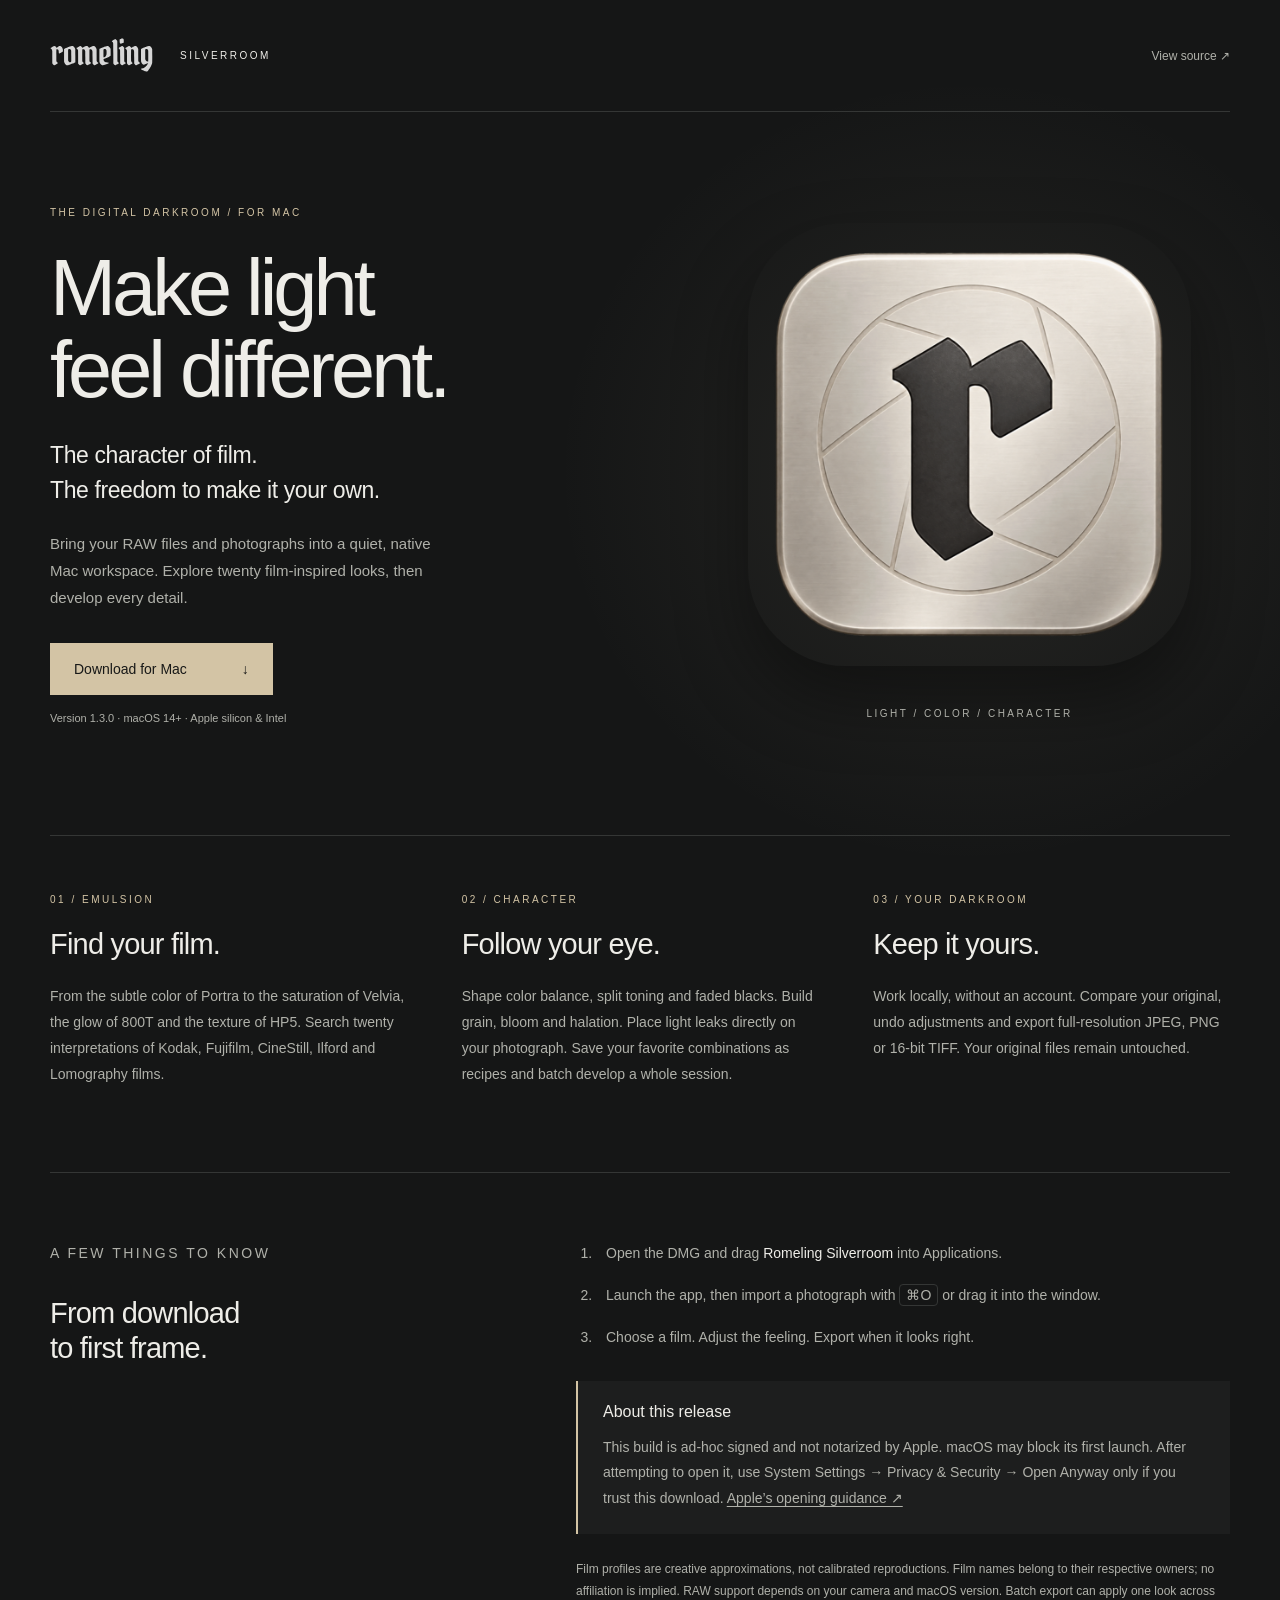
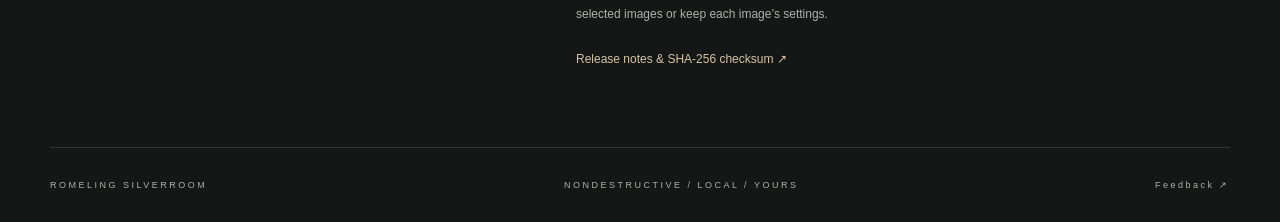
==== docs/index.html @ ee4142ce "Add batch development with recipe selection, progress and cancellation" ====
<!doctype html>
<html lang="en">
<head>
<meta charset="utf-8"><meta name="viewport" content="width=device-width, initial-scale=1">
<title>Romeling Silverroom — A digital darkroom for Mac</title>
<meta name="description" content="Develop a different feeling. A native Mac darkroom with 20 film-inspired profiles, expressive creative controls and local RAW processing.">
<meta name="theme-color" content="#151616">
<link rel="icon" href="assets/icon.png"><link rel="stylesheet" href="style.css">
</head>
<body>
<header class="wrap"><a class="brand" href="#" aria-label="Romeling Silverroom home"><img src="assets/romeling-logo.svg" alt="Romeling"><span>SILVERROOM</span></a><a class="source" href="https://github.com/filipromeling-max/romeling-silverrom">View source <span aria-hidden="true">↗</span></a></header>
<main>
<section class="hero wrap">
<div><p class="eyebrow">THE DIGITAL DARKROOM / FOR MAC</p><h1>Make light<br>feel different.</h1><p class="intro">The character of film.<br>The freedom to make it your own.</p><p class="description">Bring your RAW files and photographs into a quiet, native Mac workspace. Explore twenty film-inspired looks, then develop every detail.</p>
<a class="download" href="https://github.com/filipromeling-max/romeling-silverrom/releases/download/v1.3.0/Romeling-Silverroom-1.3.0-universal.dmg">Download for Mac <span aria-hidden="true">↓</span></a><p class="requirements">Version 1.3.0 · macOS 14+ · Apple silicon &amp; Intel</p></div>
<div class="icon-stage"><div class="halo"></div><img src="assets/icon.png" width="512" height="512" alt="Silverroom’s silver photographic app icon"><span class="icon-caption">LIGHT / COLOR / CHARACTER</span></div>
</section>
<section class="details wrap" aria-label="Features">
<article><p class="eyebrow">01 / EMULSION</p><h2>Find your film.</h2><p>From the subtle color of Portra to the saturation of Velvia, the glow of 800T and the texture of HP5. Search twenty interpretations of Kodak, Fujifilm, CineStill, Ilford and Lomography films.</p></article>
<article><p class="eyebrow">02 / CHARACTER</p><h2>Follow your eye.</h2><p>Shape color balance, split toning and faded blacks. Build grain, bloom and halation. Place light leaks directly on your photograph. Save your favorite combinations as recipes and batch develop a whole session.</p></article>
<article><p class="eyebrow">03 / YOUR DARKROOM</p><h2>Keep it yours.</h2><p>Work locally, without an account. Compare your original, undo adjustments and export full-resolution JPEG, PNG or 16-bit TIFF. Your original files remain untouched.</p></article>
</section>
<section class="install wrap" id="install"><div><p class="eyebrow">A FEW THINGS TO KNOW</p><h2>From download<br>to first frame.</h2></div><div><ol><li>Open the DMG and drag <strong>Romeling Silverroom</strong> into Applications.</li><li>Launch the app, then import a photograph with <kbd>⌘O</kbd> or drag it into the window.</li><li>Choose a film. Adjust the feeling. Export when it looks right.</li></ol><aside><strong>About this release</strong><p>This build is ad-hoc signed and not notarized by Apple. macOS may block its first launch. After attempting to open it, use System Settings → Privacy &amp; Security → Open Anyway only if you trust this download. <a href="https://support.apple.com/en-us/102445">Apple’s opening guidance ↗</a></p></aside><p class="fine">Film profiles are creative approximations, not calibrated reproductions. Film names belong to their respective owners; no affiliation is implied. RAW support depends on your camera and macOS version. Batch export can apply one look across selected images or keep each image’s settings.</p><a class="text-link" href="https://github.com/filipromeling-max/romeling-silverrom/releases/tag/v1.3.0">Release notes &amp; SHA-256 checksum ↗</a></div></section>
</main>
<footer class="wrap"><span>ROMELING SILVERROOM</span><span>NONDESTRUCTIVE / LOCAL / YOURS</span><a href="https://github.com/filipromeling-max/romeling-silverrom/issues">Feedback ↗</a></footer>
</body>
</html>
---- docs/style.css ----
:root{color-scheme:dark;--bg:#151616;--text:#eeede8;--muted:#b0b1aa;--accent:#d3c4a5;--line:#343635}*{box-sizing:border-box}html{scroll-behavior:smooth}body{margin:0;background:var(--bg);color:var(--text);font-family:-apple-system,BlinkMacSystemFont,"Helvetica Neue",sans-serif;-webkit-font-smoothing:antialiased}a{color:inherit;text-decoration:none}a:focus-visible{outline:2px solid var(--accent);outline-offset:7px}.wrap{width:min(1180px,calc(100% - 96px));margin:auto}header{height:112px;display:flex;align-items:center;justify-content:space-between;border-bottom:1px solid var(--line)}.brand{display:flex;align-items:center;gap:25px}.brand img{width:105px;max-height:58px;filter:brightness(0) invert(.84)}.brand span,.eyebrow,.icon-caption,footer{font-size:10px;letter-spacing:2.5px}.source{font-size:12px;color:var(--muted)}.hero{min-height:700px;padding-top:95px;padding-bottom:100px;display:grid;grid-template-columns:1.15fr 1fr;align-items:center;gap:60px}.eyebrow{color:var(--accent);margin:0 0 29px}h1{font-size:clamp(54px,6.2vw,86px);font-weight:300;letter-spacing:-4px;line-height:1.03;margin:0 0 28px}.intro{font-size:23px;font-weight:300;line-height:1.5;letter-spacing:-.4px}.description{font-size:15px;line-height:1.8;max-width:410px;color:var(--muted);margin:22px 0 32px}.download{display:inline-flex;gap:55px;align-items:center;background:var(--accent);color:#171817;padding:18px 24px;font-size:14px;font-weight:500;transition:background .2s}.download:hover{background:#e7d9bc}.requirements{font-size:11px;color:var(--muted);margin-top:17px}.icon-stage{position:relative;display:flex;flex-direction:column;align-items:center;isolation:isolate}.icon-stage img{width:85%;height:auto;border-radius:22%;box-shadow:0 32px 70px #0006}.halo{position:absolute;inset:0;background:radial-gradient(ellipse,#c4baa01a,transparent 70%);transform:scale(1.6);z-index:-1}.icon-caption{color:var(--muted);margin-top:42px}.details{display:grid;grid-template-columns:repeat(3,1fr);gap:55px;border-top:1px solid var(--line);padding-top:58px;padding-bottom:70px}h2{font-size:29px;line-height:1.2;letter-spacing:-.8px;font-weight:300;margin:0 0 22px}.details p:not(.eyebrow),.install li,.install p{font-size:14px;line-height:1.85;color:var(--muted)}.details .eyebrow{margin-bottom:22px}.install{display:grid;grid-template-columns:1fr 1.5fr;gap:90px;padding:68px 0 80px;border-top:1px solid var(--line)}ol{padding-left:20px;margin:0 0 30px}li{padding-left:10px;margin-bottom:16px}strong{font-weight:500;color:var(--text)}kbd{font-family:inherit;border:1px solid var(--line);padding:2px 6px;border-radius:4px}aside{background:#1d1e1e;border-left:2px solid var(--accent);padding:22px 25px}aside p{margin-bottom:0}aside a{text-decoration:underline;text-underline-offset:3px}.install .fine{font-size:12px;margin:24px 0}.text-link{font-size:12px;color:var(--accent)}footer{display:flex;justify-content:space-between;gap:25px;padding:32px 0;border-top:1px solid var(--line);color:var(--muted);font-size:9px}@media(max-width:760px){.wrap{width:calc(100% - 40px)}header{height:90px}.brand{gap:14px}.brand img{width:78px}.brand span{font-size:9px;letter-spacing:1.4px}.hero{grid-template-columns:1fr;padding:58px 0;gap:50px;min-height:0}h1{letter-spacing:-2.5px}.icon-stage img{max-width:280px}.details{grid-template-columns:1fr;gap:36px;padding:42px 0}.install{grid-template-columns:1fr;gap:14px;padding:42px 0}footer{flex-wrap:wrap;line-height:1.8}.source{font-size:11px}}@media(prefers-reduced-motion:reduce){html{scroll-behavior:auto}*{transition:none!important}}
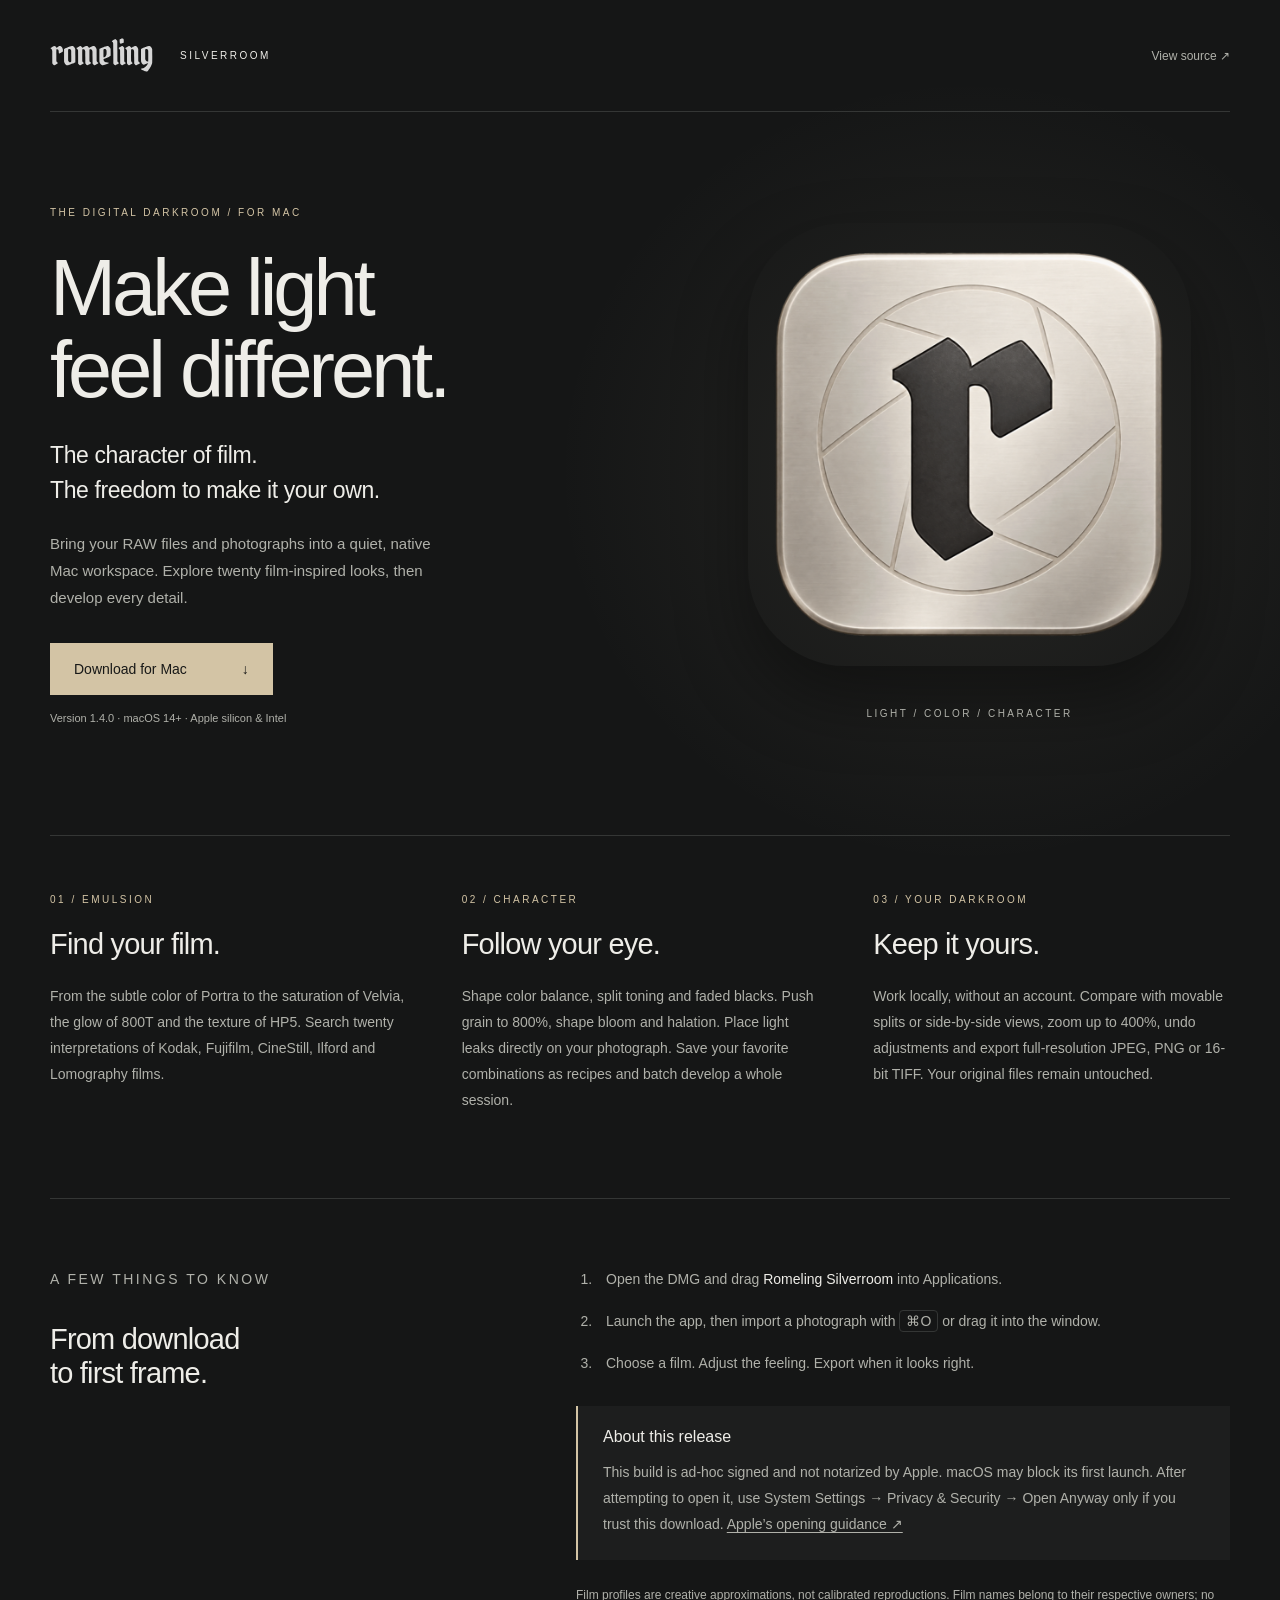
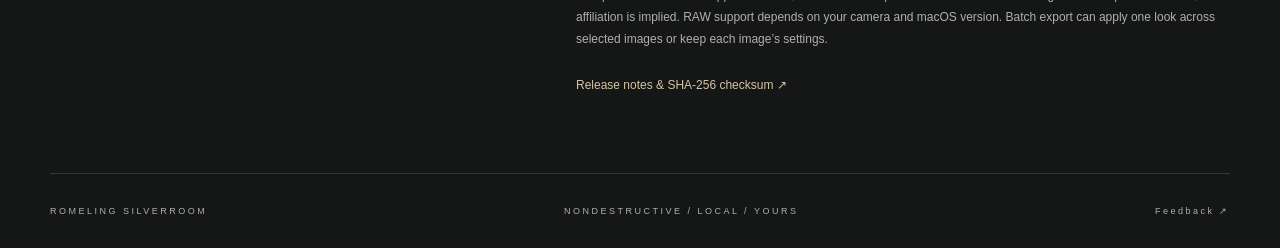
==== commit e074d8a2: "Improve grain, comparison, zoom and keyboard film navigation" ====
--- a/docs/index.html
+++ b/docs/index.html
@@ -12,15 +12,15 @@
 <main>
 <section class="hero wrap">
 <div><p class="eyebrow">THE DIGITAL DARKROOM / FOR MAC</p><h1>Make light<br>feel different.</h1><p class="intro">The character of film.<br>The freedom to make it your own.</p><p class="description">Bring your RAW files and photographs into a quiet, native Mac workspace. Explore twenty film-inspired looks, then develop every detail.</p>
-<a class="download" href="https://github.com/filipromeling-max/romeling-silverrom/releases/download/v1.3.0/Romeling-Silverroom-1.3.0-universal.dmg">Download for Mac <span aria-hidden="true">↓</span></a><p class="requirements">Version 1.3.0 · macOS 14+ · Apple silicon &amp; Intel</p></div>
+<a class="download" href="https://github.com/filipromeling-max/romeling-silverrom/releases/download/v1.4.0/Romeling-Silverroom-1.4.0-universal.dmg">Download for Mac <span aria-hidden="true">↓</span></a><p class="requirements">Version 1.4.0 · macOS 14+ · Apple silicon &amp; Intel</p></div>
 <div class="icon-stage"><div class="halo"></div><img src="assets/icon.png" width="512" height="512" alt="Silverroom’s silver photographic app icon"><span class="icon-caption">LIGHT / COLOR / CHARACTER</span></div>
 </section>
 <section class="details wrap" aria-label="Features">
 <article><p class="eyebrow">01 / EMULSION</p><h2>Find your film.</h2><p>From the subtle color of Portra to the saturation of Velvia, the glow of 800T and the texture of HP5. Search twenty interpretations of Kodak, Fujifilm, CineStill, Ilford and Lomography films.</p></article>
-<article><p class="eyebrow">02 / CHARACTER</p><h2>Follow your eye.</h2><p>Shape color balance, split toning and faded blacks. Build grain, bloom and halation. Place light leaks directly on your photograph. Save your favorite combinations as recipes and batch develop a whole session.</p></article>
-<article><p class="eyebrow">03 / YOUR DARKROOM</p><h2>Keep it yours.</h2><p>Work locally, without an account. Compare your original, undo adjustments and export full-resolution JPEG, PNG or 16-bit TIFF. Your original files remain untouched.</p></article>
+<article><p class="eyebrow">02 / CHARACTER</p><h2>Follow your eye.</h2><p>Shape color balance, split toning and faded blacks. Push grain to 800%, shape bloom and halation. Place light leaks directly on your photograph. Save your favorite combinations as recipes and batch develop a whole session.</p></article>
+<article><p class="eyebrow">03 / YOUR DARKROOM</p><h2>Keep it yours.</h2><p>Work locally, without an account. Compare with movable splits or side-by-side views, zoom up to 400%, undo adjustments and export full-resolution JPEG, PNG or 16-bit TIFF. Your original files remain untouched.</p></article>
 </section>
-<section class="install wrap" id="install"><div><p class="eyebrow">A FEW THINGS TO KNOW</p><h2>From download<br>to first frame.</h2></div><div><ol><li>Open the DMG and drag <strong>Romeling Silverroom</strong> into Applications.</li><li>Launch the app, then import a photograph with <kbd>⌘O</kbd> or drag it into the window.</li><li>Choose a film. Adjust the feeling. Export when it looks right.</li></ol><aside><strong>About this release</strong><p>This build is ad-hoc signed and not notarized by Apple. macOS may block its first launch. After attempting to open it, use System Settings → Privacy &amp; Security → Open Anyway only if you trust this download. <a href="https://support.apple.com/en-us/102445">Apple’s opening guidance ↗</a></p></aside><p class="fine">Film profiles are creative approximations, not calibrated reproductions. Film names belong to their respective owners; no affiliation is implied. RAW support depends on your camera and macOS version. Batch export can apply one look across selected images or keep each image’s settings.</p><a class="text-link" href="https://github.com/filipromeling-max/romeling-silverrom/releases/tag/v1.3.0">Release notes &amp; SHA-256 checksum ↗</a></div></section>
+<section class="install wrap" id="install"><div><p class="eyebrow">A FEW THINGS TO KNOW</p><h2>From download<br>to first frame.</h2></div><div><ol><li>Open the DMG and drag <strong>Romeling Silverroom</strong> into Applications.</li><li>Launch the app, then import a photograph with <kbd>⌘O</kbd> or drag it into the window.</li><li>Choose a film. Adjust the feeling. Export when it looks right.</li></ol><aside><strong>About this release</strong><p>This build is ad-hoc signed and not notarized by Apple. macOS may block its first launch. After attempting to open it, use System Settings → Privacy &amp; Security → Open Anyway only if you trust this download. <a href="https://support.apple.com/en-us/102445">Apple’s opening guidance ↗</a></p></aside><p class="fine">Film profiles are creative approximations, not calibrated reproductions. Film names belong to their respective owners; no affiliation is implied. RAW support depends on your camera and macOS version. Batch export can apply one look across selected images or keep each image’s settings.</p><a class="text-link" href="https://github.com/filipromeling-max/romeling-silverrom/releases/tag/v1.4.0">Release notes &amp; SHA-256 checksum ↗</a></div></section>
 </main>
 <footer class="wrap"><span>ROMELING SILVERROOM</span><span>NONDESTRUCTIVE / LOCAL / YOURS</span><a href="https://github.com/filipromeling-max/romeling-silverrom/issues">Feedback ↗</a></footer>
 </body>
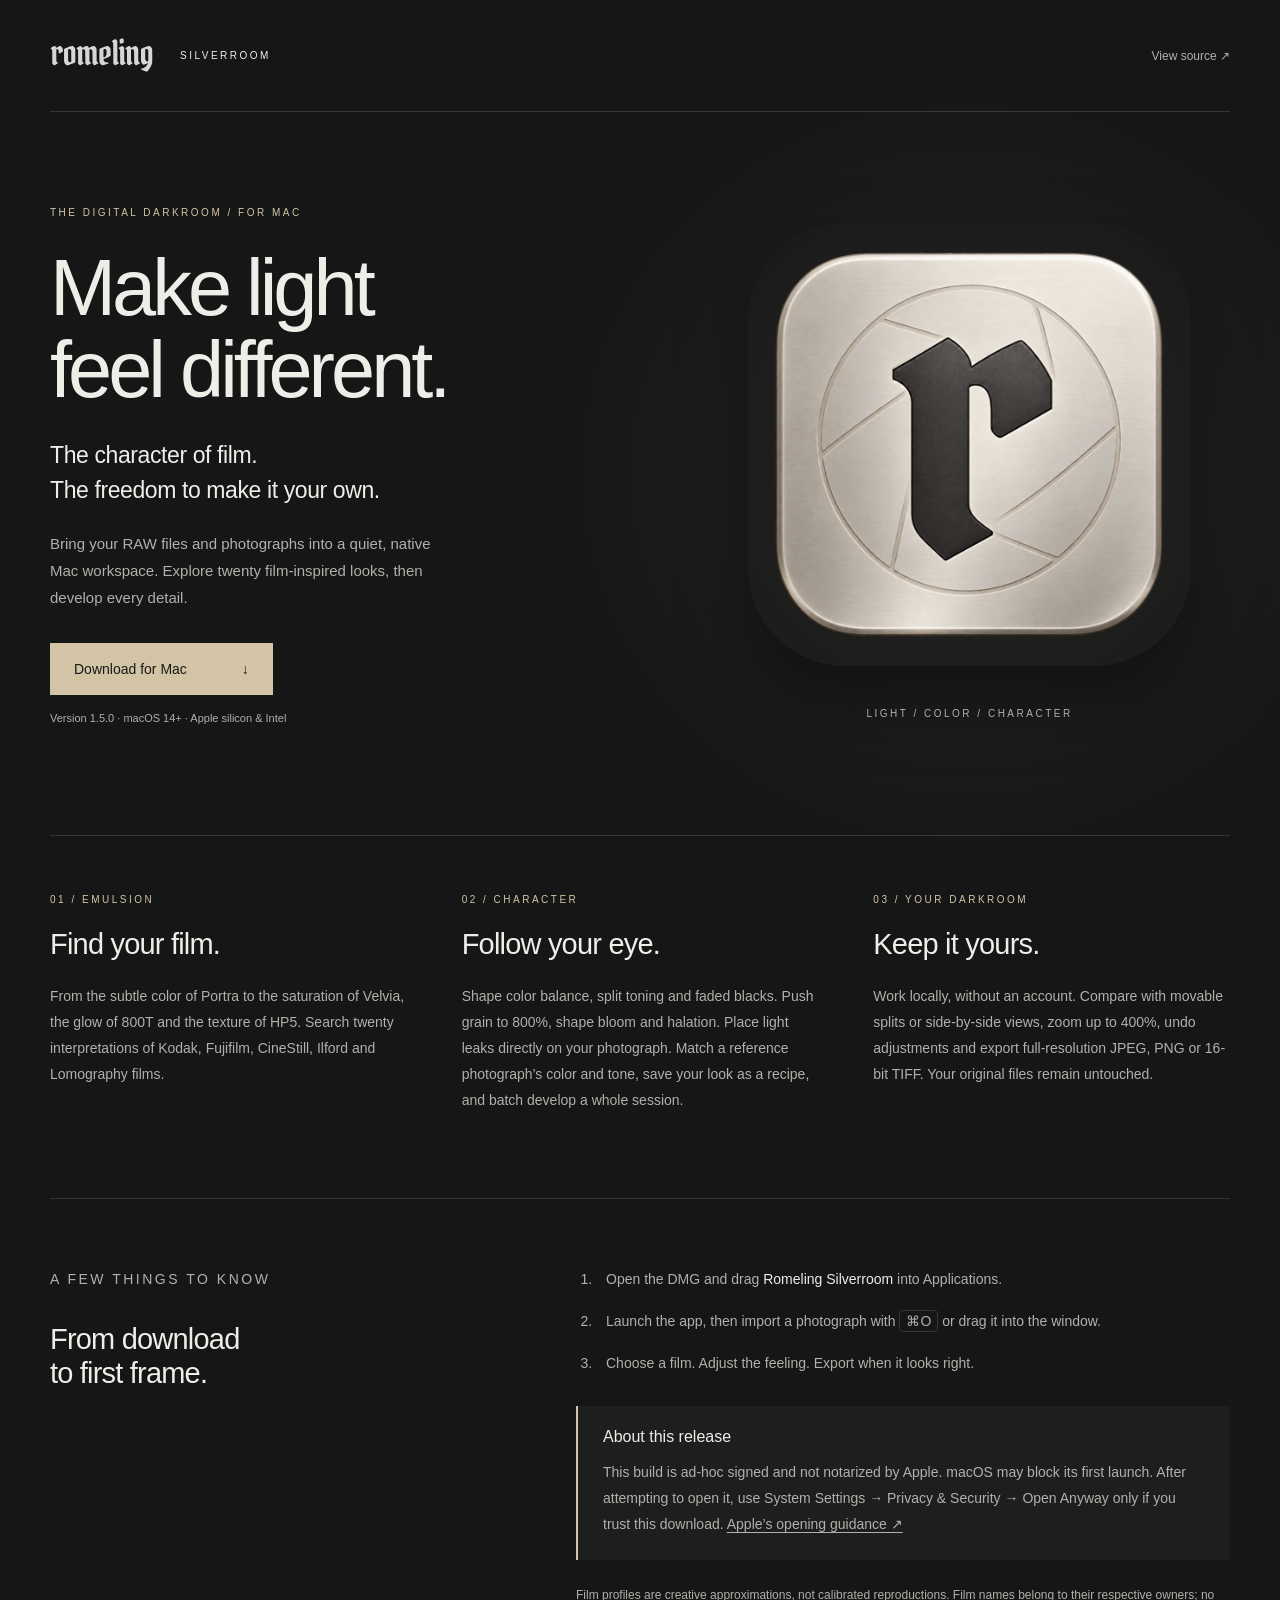
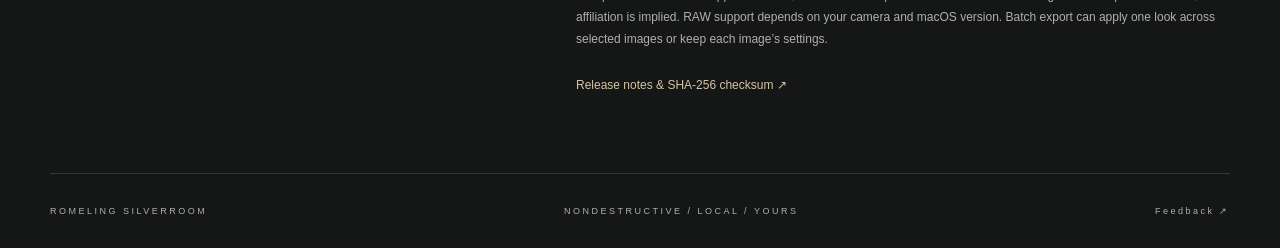
==== commit a8a30ba7: "Add local reference-image matching with editable settings and preview" ====
--- a/docs/index.html
+++ b/docs/index.html
@@ -12,15 +12,15 @@
 <main>
 <section class="hero wrap">
 <div><p class="eyebrow">THE DIGITAL DARKROOM / FOR MAC</p><h1>Make light<br>feel different.</h1><p class="intro">The character of film.<br>The freedom to make it your own.</p><p class="description">Bring your RAW files and photographs into a quiet, native Mac workspace. Explore twenty film-inspired looks, then develop every detail.</p>
-<a class="download" href="https://github.com/filipromeling-max/romeling-silverrom/releases/download/v1.4.0/Romeling-Silverroom-1.4.0-universal.dmg">Download for Mac <span aria-hidden="true">↓</span></a><p class="requirements">Version 1.4.0 · macOS 14+ · Apple silicon &amp; Intel</p></div>
+<a class="download" href="https://github.com/filipromeling-max/romeling-silverrom/releases/download/v1.5.0/Romeling-Silverroom-1.5.0-universal.dmg">Download for Mac <span aria-hidden="true">↓</span></a><p class="requirements">Version 1.5.0 · macOS 14+ · Apple silicon &amp; Intel</p></div>
 <div class="icon-stage"><div class="halo"></div><img src="assets/icon.png" width="512" height="512" alt="Silverroom’s silver photographic app icon"><span class="icon-caption">LIGHT / COLOR / CHARACTER</span></div>
 </section>
 <section class="details wrap" aria-label="Features">
 <article><p class="eyebrow">01 / EMULSION</p><h2>Find your film.</h2><p>From the subtle color of Portra to the saturation of Velvia, the glow of 800T and the texture of HP5. Search twenty interpretations of Kodak, Fujifilm, CineStill, Ilford and Lomography films.</p></article>
-<article><p class="eyebrow">02 / CHARACTER</p><h2>Follow your eye.</h2><p>Shape color balance, split toning and faded blacks. Push grain to 800%, shape bloom and halation. Place light leaks directly on your photograph. Save your favorite combinations as recipes and batch develop a whole session.</p></article>
+<article><p class="eyebrow">02 / CHARACTER</p><h2>Follow your eye.</h2><p>Shape color balance, split toning and faded blacks. Push grain to 800%, shape bloom and halation. Place light leaks directly on your photograph. Match a reference photograph’s color and tone, save your look as a recipe, and batch develop a whole session.</p></article>
 <article><p class="eyebrow">03 / YOUR DARKROOM</p><h2>Keep it yours.</h2><p>Work locally, without an account. Compare with movable splits or side-by-side views, zoom up to 400%, undo adjustments and export full-resolution JPEG, PNG or 16-bit TIFF. Your original files remain untouched.</p></article>
 </section>
-<section class="install wrap" id="install"><div><p class="eyebrow">A FEW THINGS TO KNOW</p><h2>From download<br>to first frame.</h2></div><div><ol><li>Open the DMG and drag <strong>Romeling Silverroom</strong> into Applications.</li><li>Launch the app, then import a photograph with <kbd>⌘O</kbd> or drag it into the window.</li><li>Choose a film. Adjust the feeling. Export when it looks right.</li></ol><aside><strong>About this release</strong><p>This build is ad-hoc signed and not notarized by Apple. macOS may block its first launch. After attempting to open it, use System Settings → Privacy &amp; Security → Open Anyway only if you trust this download. <a href="https://support.apple.com/en-us/102445">Apple’s opening guidance ↗</a></p></aside><p class="fine">Film profiles are creative approximations, not calibrated reproductions. Film names belong to their respective owners; no affiliation is implied. RAW support depends on your camera and macOS version. Batch export can apply one look across selected images or keep each image’s settings.</p><a class="text-link" href="https://github.com/filipromeling-max/romeling-silverrom/releases/tag/v1.4.0">Release notes &amp; SHA-256 checksum ↗</a></div></section>
+<section class="install wrap" id="install"><div><p class="eyebrow">A FEW THINGS TO KNOW</p><h2>From download<br>to first frame.</h2></div><div><ol><li>Open the DMG and drag <strong>Romeling Silverroom</strong> into Applications.</li><li>Launch the app, then import a photograph with <kbd>⌘O</kbd> or drag it into the window.</li><li>Choose a film. Adjust the feeling. Export when it looks right.</li></ol><aside><strong>About this release</strong><p>This build is ad-hoc signed and not notarized by Apple. macOS may block its first launch. After attempting to open it, use System Settings → Privacy &amp; Security → Open Anyway only if you trust this download. <a href="https://support.apple.com/en-us/102445">Apple’s opening guidance ↗</a></p></aside><p class="fine">Film profiles are creative approximations, not calibrated reproductions. Film names belong to their respective owners; no affiliation is implied. RAW support depends on your camera and macOS version. Batch export can apply one look across selected images or keep each image’s settings.</p><a class="text-link" href="https://github.com/filipromeling-max/romeling-silverrom/releases/tag/v1.5.0">Release notes &amp; SHA-256 checksum ↗</a></div></section>
 </main>
 <footer class="wrap"><span>ROMELING SILVERROOM</span><span>NONDESTRUCTIVE / LOCAL / YOURS</span><a href="https://github.com/filipromeling-max/romeling-silverrom/issues">Feedback ↗</a></footer>
 </body>
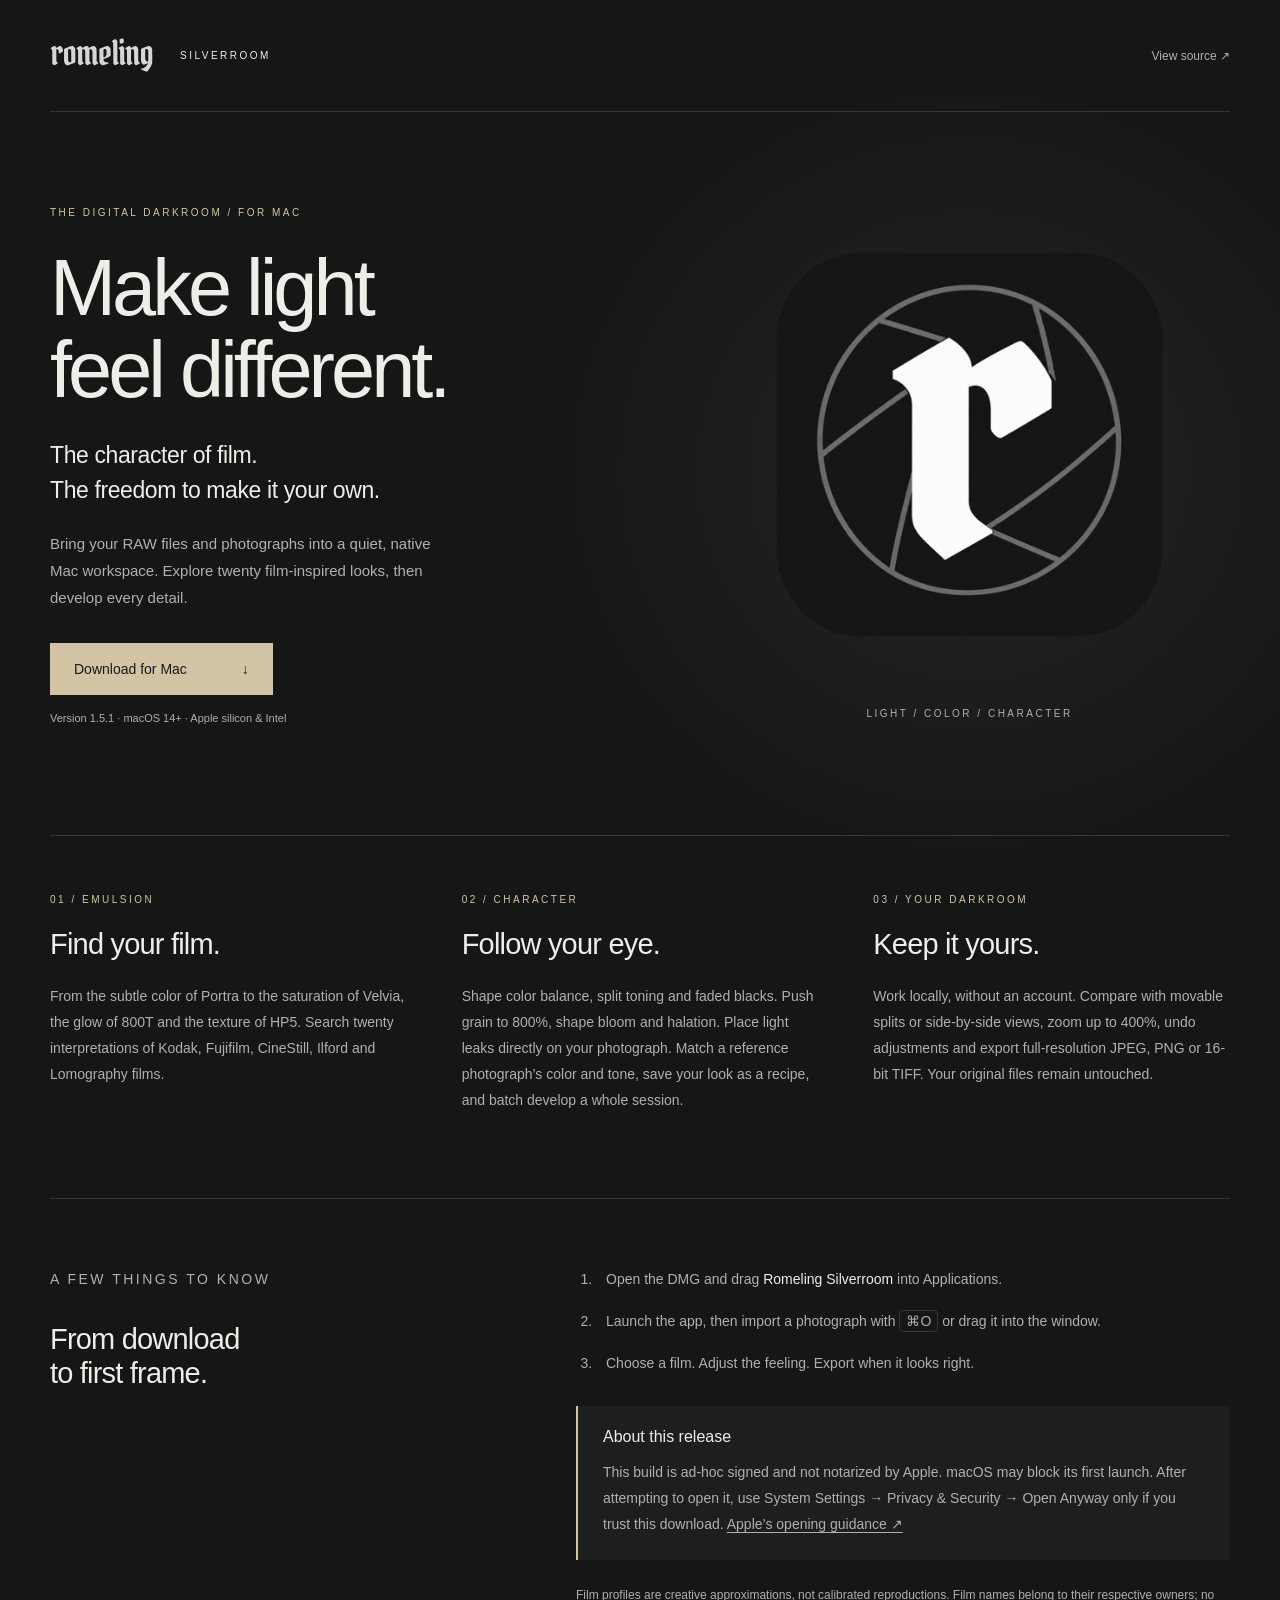
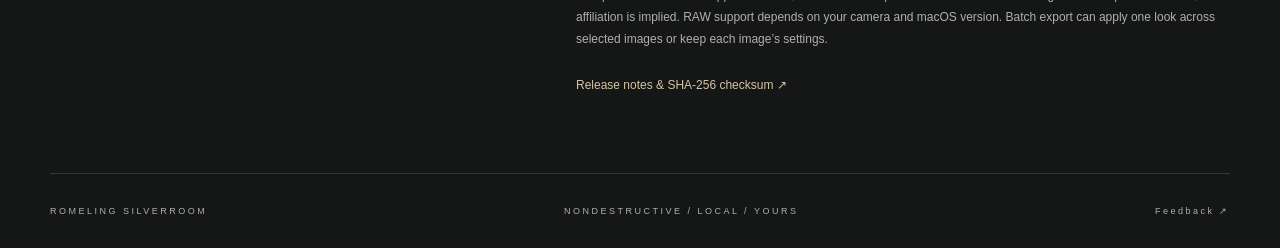
==== commit 736871a3: "Replace metallic app icon with flat charcoal and white design" ====
--- a/docs/index.html
+++ b/docs/index.html
@@ -12,15 +12,15 @@
 <main>
 <section class="hero wrap">
 <div><p class="eyebrow">THE DIGITAL DARKROOM / FOR MAC</p><h1>Make light<br>feel different.</h1><p class="intro">The character of film.<br>The freedom to make it your own.</p><p class="description">Bring your RAW files and photographs into a quiet, native Mac workspace. Explore twenty film-inspired looks, then develop every detail.</p>
-<a class="download" href="https://github.com/filipromeling-max/romeling-silverrom/releases/download/v1.5.0/Romeling-Silverroom-1.5.0-universal.dmg">Download for Mac <span aria-hidden="true">↓</span></a><p class="requirements">Version 1.5.0 · macOS 14+ · Apple silicon &amp; Intel</p></div>
-<div class="icon-stage"><div class="halo"></div><img src="assets/icon.png" width="512" height="512" alt="Silverroom’s silver photographic app icon"><span class="icon-caption">LIGHT / COLOR / CHARACTER</span></div>
+<a class="download" href="https://github.com/filipromeling-max/romeling-silverrom/releases/download/v1.5.1/Romeling-Silverroom-1.5.1-universal.dmg">Download for Mac <span aria-hidden="true">↓</span></a><p class="requirements">Version 1.5.1 · macOS 14+ · Apple silicon &amp; Intel</p></div>
+<div class="icon-stage"><div class="halo"></div><img src="assets/icon.png" width="512" height="512" alt="Silverroom’s flat charcoal icon with a white r and gray aperture lines"><span class="icon-caption">LIGHT / COLOR / CHARACTER</span></div>
 </section>
 <section class="details wrap" aria-label="Features">
 <article><p class="eyebrow">01 / EMULSION</p><h2>Find your film.</h2><p>From the subtle color of Portra to the saturation of Velvia, the glow of 800T and the texture of HP5. Search twenty interpretations of Kodak, Fujifilm, CineStill, Ilford and Lomography films.</p></article>
 <article><p class="eyebrow">02 / CHARACTER</p><h2>Follow your eye.</h2><p>Shape color balance, split toning and faded blacks. Push grain to 800%, shape bloom and halation. Place light leaks directly on your photograph. Match a reference photograph’s color and tone, save your look as a recipe, and batch develop a whole session.</p></article>
 <article><p class="eyebrow">03 / YOUR DARKROOM</p><h2>Keep it yours.</h2><p>Work locally, without an account. Compare with movable splits or side-by-side views, zoom up to 400%, undo adjustments and export full-resolution JPEG, PNG or 16-bit TIFF. Your original files remain untouched.</p></article>
 </section>
-<section class="install wrap" id="install"><div><p class="eyebrow">A FEW THINGS TO KNOW</p><h2>From download<br>to first frame.</h2></div><div><ol><li>Open the DMG and drag <strong>Romeling Silverroom</strong> into Applications.</li><li>Launch the app, then import a photograph with <kbd>⌘O</kbd> or drag it into the window.</li><li>Choose a film. Adjust the feeling. Export when it looks right.</li></ol><aside><strong>About this release</strong><p>This build is ad-hoc signed and not notarized by Apple. macOS may block its first launch. After attempting to open it, use System Settings → Privacy &amp; Security → Open Anyway only if you trust this download. <a href="https://support.apple.com/en-us/102445">Apple’s opening guidance ↗</a></p></aside><p class="fine">Film profiles are creative approximations, not calibrated reproductions. Film names belong to their respective owners; no affiliation is implied. RAW support depends on your camera and macOS version. Batch export can apply one look across selected images or keep each image’s settings.</p><a class="text-link" href="https://github.com/filipromeling-max/romeling-silverrom/releases/tag/v1.5.0">Release notes &amp; SHA-256 checksum ↗</a></div></section>
+<section class="install wrap" id="install"><div><p class="eyebrow">A FEW THINGS TO KNOW</p><h2>From download<br>to first frame.</h2></div><div><ol><li>Open the DMG and drag <strong>Romeling Silverroom</strong> into Applications.</li><li>Launch the app, then import a photograph with <kbd>⌘O</kbd> or drag it into the window.</li><li>Choose a film. Adjust the feeling. Export when it looks right.</li></ol><aside><strong>About this release</strong><p>This build is ad-hoc signed and not notarized by Apple. macOS may block its first launch. After attempting to open it, use System Settings → Privacy &amp; Security → Open Anyway only if you trust this download. <a href="https://support.apple.com/en-us/102445">Apple’s opening guidance ↗</a></p></aside><p class="fine">Film profiles are creative approximations, not calibrated reproductions. Film names belong to their respective owners; no affiliation is implied. RAW support depends on your camera and macOS version. Batch export can apply one look across selected images or keep each image’s settings.</p><a class="text-link" href="https://github.com/filipromeling-max/romeling-silverrom/releases/tag/v1.5.1">Release notes &amp; SHA-256 checksum ↗</a></div></section>
 </main>
 <footer class="wrap"><span>ROMELING SILVERROOM</span><span>NONDESTRUCTIVE / LOCAL / YOURS</span><a href="https://github.com/filipromeling-max/romeling-silverrom/issues">Feedback ↗</a></footer>
 </body>
--- a/docs/style.css
+++ b/docs/style.css
@@ -1 +1 @@
-:root{color-scheme:dark;--bg:#151616;--text:#eeede8;--muted:#b0b1aa;--accent:#d3c4a5;--line:#343635}*{box-sizing:border-box}html{scroll-behavior:smooth}body{margin:0;background:var(--bg);color:var(--text);font-family:-apple-system,BlinkMacSystemFont,"Helvetica Neue",sans-serif;-webkit-font-smoothing:antialiased}a{color:inherit;text-decoration:none}a:focus-visible{outline:2px solid var(--accent);outline-offset:7px}.wrap{width:min(1180px,calc(100% - 96px));margin:auto}header{height:112px;display:flex;align-items:center;justify-content:space-between;border-bottom:1px solid var(--line)}.brand{display:flex;align-items:center;gap:25px}.brand img{width:105px;max-height:58px;filter:brightness(0) invert(.84)}.brand span,.eyebrow,.icon-caption,footer{font-size:10px;letter-spacing:2.5px}.source{font-size:12px;color:var(--muted)}.hero{min-height:700px;padding-top:95px;padding-bottom:100px;display:grid;grid-template-columns:1.15fr 1fr;align-items:center;gap:60px}.eyebrow{color:var(--accent);margin:0 0 29px}h1{font-size:clamp(54px,6.2vw,86px);font-weight:300;letter-spacing:-4px;line-height:1.03;margin:0 0 28px}.intro{font-size:23px;font-weight:300;line-height:1.5;letter-spacing:-.4px}.description{font-size:15px;line-height:1.8;max-width:410px;color:var(--muted);margin:22px 0 32px}.download{display:inline-flex;gap:55px;align-items:center;background:var(--accent);color:#171817;padding:18px 24px;font-size:14px;font-weight:500;transition:background .2s}.download:hover{background:#e7d9bc}.requirements{font-size:11px;color:var(--muted);margin-top:17px}.icon-stage{position:relative;display:flex;flex-direction:column;align-items:center;isolation:isolate}.icon-stage img{width:85%;height:auto;border-radius:22%;box-shadow:0 32px 70px #0006}.halo{position:absolute;inset:0;background:radial-gradient(ellipse,#c4baa01a,transparent 70%);transform:scale(1.6);z-index:-1}.icon-caption{color:var(--muted);margin-top:42px}.details{display:grid;grid-template-columns:repeat(3,1fr);gap:55px;border-top:1px solid var(--line);padding-top:58px;padding-bottom:70px}h2{font-size:29px;line-height:1.2;letter-spacing:-.8px;font-weight:300;margin:0 0 22px}.details p:not(.eyebrow),.install li,.install p{font-size:14px;line-height:1.85;color:var(--muted)}.details .eyebrow{margin-bottom:22px}.install{display:grid;grid-template-columns:1fr 1.5fr;gap:90px;padding:68px 0 80px;border-top:1px solid var(--line)}ol{padding-left:20px;margin:0 0 30px}li{padding-left:10px;margin-bottom:16px}strong{font-weight:500;color:var(--text)}kbd{font-family:inherit;border:1px solid var(--line);padding:2px 6px;border-radius:4px}aside{background:#1d1e1e;border-left:2px solid var(--accent);padding:22px 25px}aside p{margin-bottom:0}aside a{text-decoration:underline;text-underline-offset:3px}.install .fine{font-size:12px;margin:24px 0}.text-link{font-size:12px;color:var(--accent)}footer{display:flex;justify-content:space-between;gap:25px;padding:32px 0;border-top:1px solid var(--line);color:var(--muted);font-size:9px}@media(max-width:760px){.wrap{width:calc(100% - 40px)}header{height:90px}.brand{gap:14px}.brand img{width:78px}.brand span{font-size:9px;letter-spacing:1.4px}.hero{grid-template-columns:1fr;padding:58px 0;gap:50px;min-height:0}h1{letter-spacing:-2.5px}.icon-stage img{max-width:280px}.details{grid-template-columns:1fr;gap:36px;padding:42px 0}.install{grid-template-columns:1fr;gap:14px;padding:42px 0}footer{flex-wrap:wrap;line-height:1.8}.source{font-size:11px}}@media(prefers-reduced-motion:reduce){html{scroll-behavior:auto}*{transition:none!important}}
+:root{color-scheme:dark;--bg:#151616;--text:#eeede8;--muted:#b0b1aa;--accent:#d3c4a5;--line:#343635}*{box-sizing:border-box}html{scroll-behavior:smooth}body{margin:0;background:var(--bg);color:var(--text);font-family:-apple-system,BlinkMacSystemFont,"Helvetica Neue",sans-serif;-webkit-font-smoothing:antialiased}a{color:inherit;text-decoration:none}a:focus-visible{outline:2px solid var(--accent);outline-offset:7px}.wrap{width:min(1180px,calc(100% - 96px));margin:auto}header{height:112px;display:flex;align-items:center;justify-content:space-between;border-bottom:1px solid var(--line)}.brand{display:flex;align-items:center;gap:25px}.brand img{width:105px;max-height:58px;filter:brightness(0) invert(.84)}.brand span,.eyebrow,.icon-caption,footer{font-size:10px;letter-spacing:2.5px}.source{font-size:12px;color:var(--muted)}.hero{min-height:700px;padding-top:95px;padding-bottom:100px;display:grid;grid-template-columns:1.15fr 1fr;align-items:center;gap:60px}.eyebrow{color:var(--accent);margin:0 0 29px}h1{font-size:clamp(54px,6.2vw,86px);font-weight:300;letter-spacing:-4px;line-height:1.03;margin:0 0 28px}.intro{font-size:23px;font-weight:300;line-height:1.5;letter-spacing:-.4px}.description{font-size:15px;line-height:1.8;max-width:410px;color:var(--muted);margin:22px 0 32px}.download{display:inline-flex;gap:55px;align-items:center;background:var(--accent);color:#171817;padding:18px 24px;font-size:14px;font-weight:500;transition:background .2s}.download:hover{background:#e7d9bc}.requirements{font-size:11px;color:var(--muted);margin-top:17px}.icon-stage{position:relative;display:flex;flex-direction:column;align-items:center;isolation:isolate}.icon-stage img{width:85%;height:auto;border-radius:22%;box-shadow:none}.halo{position:absolute;inset:0;background:radial-gradient(ellipse,#c4baa01a,transparent 70%);transform:scale(1.6);z-index:-1}.icon-caption{color:var(--muted);margin-top:42px}.details{display:grid;grid-template-columns:repeat(3,1fr);gap:55px;border-top:1px solid var(--line);padding-top:58px;padding-bottom:70px}h2{font-size:29px;line-height:1.2;letter-spacing:-.8px;font-weight:300;margin:0 0 22px}.details p:not(.eyebrow),.install li,.install p{font-size:14px;line-height:1.85;color:var(--muted)}.details .eyebrow{margin-bottom:22px}.install{display:grid;grid-template-columns:1fr 1.5fr;gap:90px;padding:68px 0 80px;border-top:1px solid var(--line)}ol{padding-left:20px;margin:0 0 30px}li{padding-left:10px;margin-bottom:16px}strong{font-weight:500;color:var(--text)}kbd{font-family:inherit;border:1px solid var(--line);padding:2px 6px;border-radius:4px}aside{background:#1d1e1e;border-left:2px solid var(--accent);padding:22px 25px}aside p{margin-bottom:0}aside a{text-decoration:underline;text-underline-offset:3px}.install .fine{font-size:12px;margin:24px 0}.text-link{font-size:12px;color:var(--accent)}footer{display:flex;justify-content:space-between;gap:25px;padding:32px 0;border-top:1px solid var(--line);color:var(--muted);font-size:9px}@media(max-width:760px){.wrap{width:calc(100% - 40px)}header{height:90px}.brand{gap:14px}.brand img{width:78px}.brand span{font-size:9px;letter-spacing:1.4px}.hero{grid-template-columns:1fr;padding:58px 0;gap:50px;min-height:0}h1{letter-spacing:-2.5px}.icon-stage img{max-width:280px}.details{grid-template-columns:1fr;gap:36px;padding:42px 0}.install{grid-template-columns:1fr;gap:14px;padding:42px 0}footer{flex-wrap:wrap;line-height:1.8}.source{font-size:11px}}@media(prefers-reduced-motion:reduce){html{scroll-behavior:auto}*{transition:none!important}}
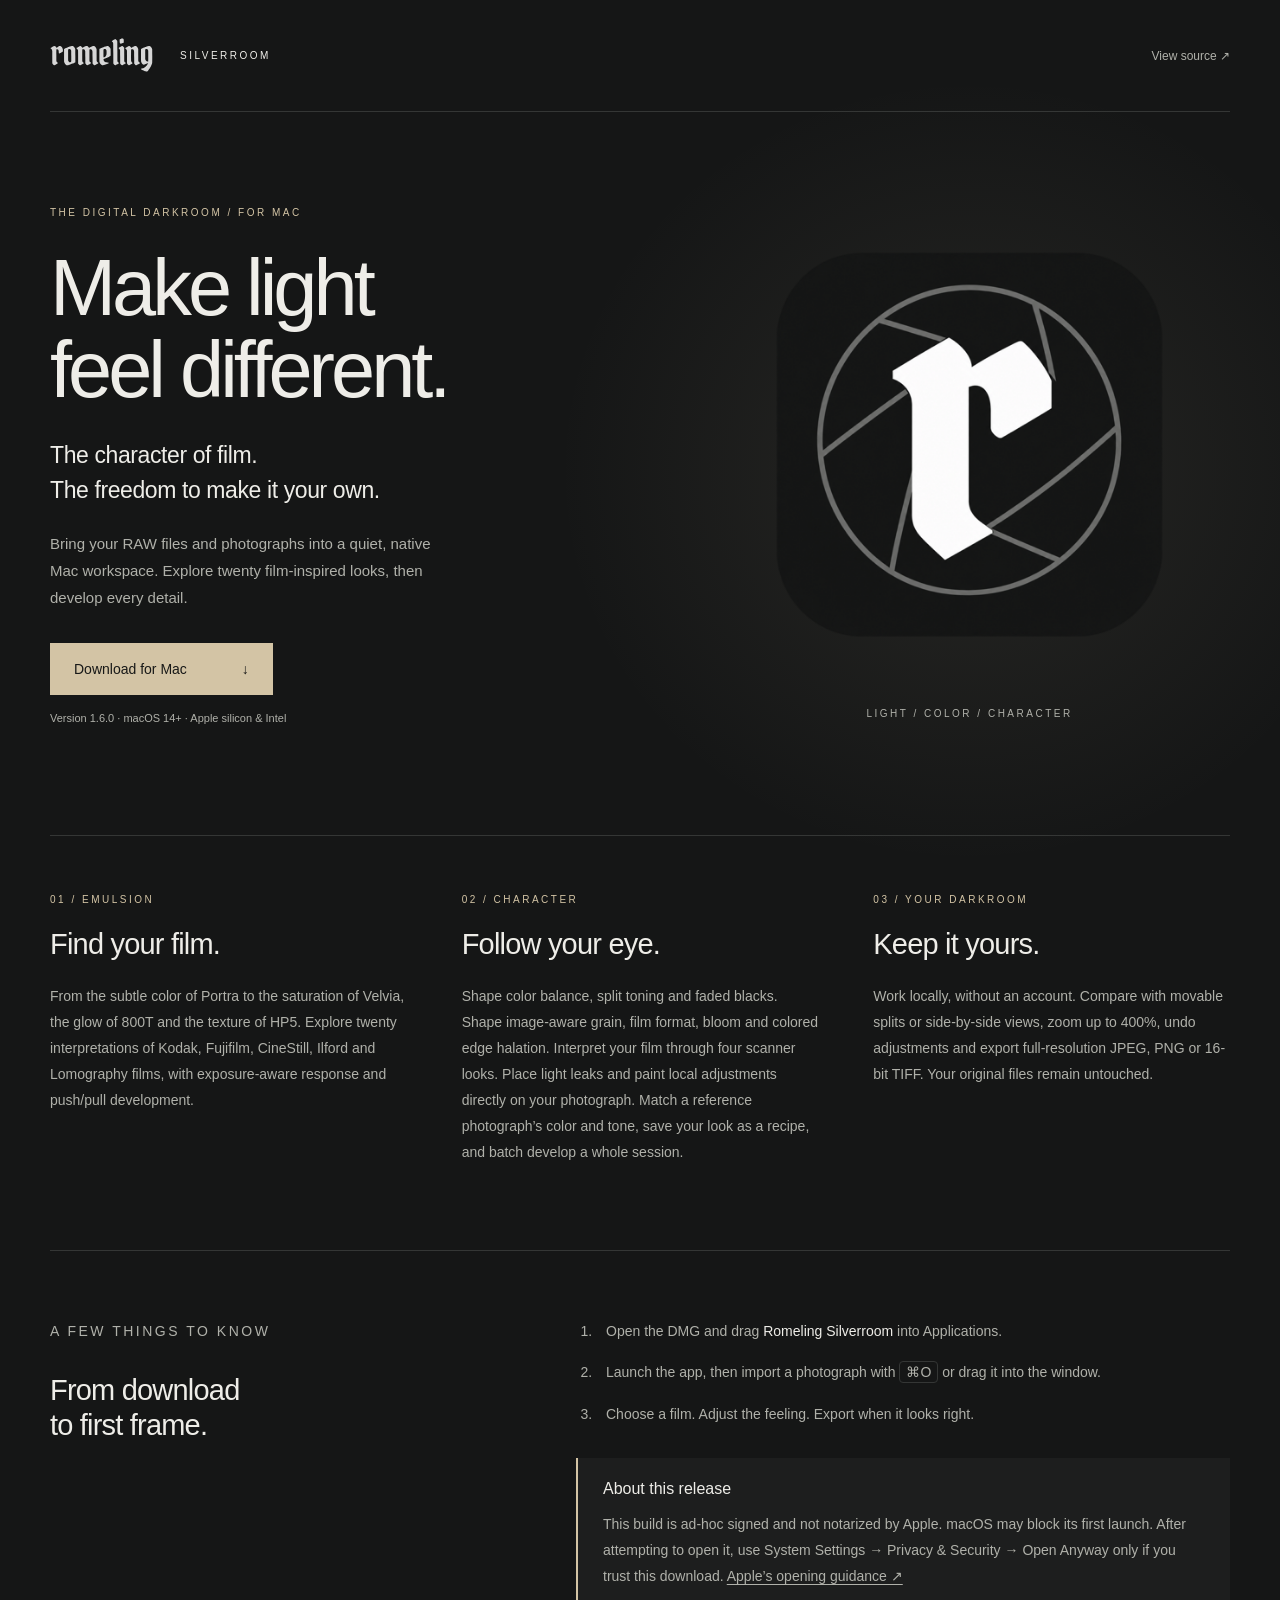
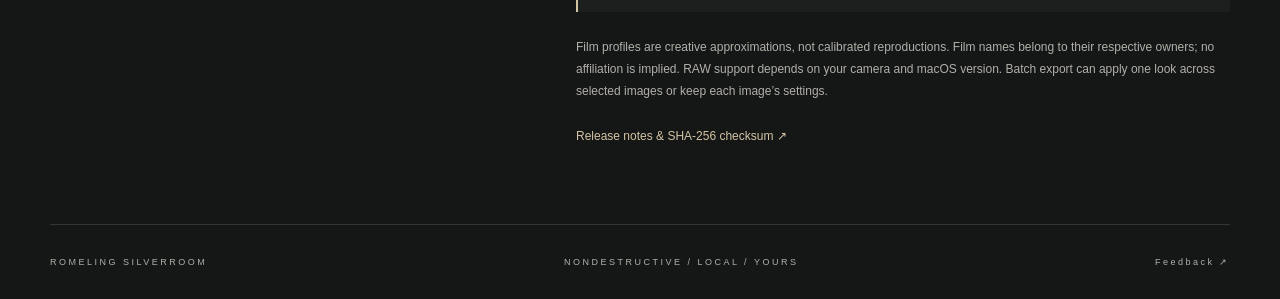
==== commit d8f2f345: "Add advanced film development, scanner pipeline and local masks" ====
--- a/docs/index.html
+++ b/docs/index.html
@@ -12,15 +12,15 @@
 <main>
 <section class="hero wrap">
 <div><p class="eyebrow">THE DIGITAL DARKROOM / FOR MAC</p><h1>Make light<br>feel different.</h1><p class="intro">The character of film.<br>The freedom to make it your own.</p><p class="description">Bring your RAW files and photographs into a quiet, native Mac workspace. Explore twenty film-inspired looks, then develop every detail.</p>
-<a class="download" href="https://github.com/filipromeling-max/romeling-silverrom/releases/download/v1.5.1/Romeling-Silverroom-1.5.1-universal.dmg">Download for Mac <span aria-hidden="true">↓</span></a><p class="requirements">Version 1.5.1 · macOS 14+ · Apple silicon &amp; Intel</p></div>
+<a class="download" href="https://github.com/filipromeling-max/romeling-silverrom/releases/download/v1.6.0/Romeling-Silverroom-1.6.0-universal.dmg">Download for Mac <span aria-hidden="true">↓</span></a><p class="requirements">Version 1.6.0 · macOS 14+ · Apple silicon &amp; Intel</p></div>
 <div class="icon-stage"><div class="halo"></div><img src="assets/icon.png" width="512" height="512" alt="Silverroom’s flat charcoal icon with a white r and gray aperture lines"><span class="icon-caption">LIGHT / COLOR / CHARACTER</span></div>
 </section>
 <section class="details wrap" aria-label="Features">
-<article><p class="eyebrow">01 / EMULSION</p><h2>Find your film.</h2><p>From the subtle color of Portra to the saturation of Velvia, the glow of 800T and the texture of HP5. Search twenty interpretations of Kodak, Fujifilm, CineStill, Ilford and Lomography films.</p></article>
-<article><p class="eyebrow">02 / CHARACTER</p><h2>Follow your eye.</h2><p>Shape color balance, split toning and faded blacks. Push grain to 800%, shape bloom and halation. Place light leaks directly on your photograph. Match a reference photograph’s color and tone, save your look as a recipe, and batch develop a whole session.</p></article>
+<article><p class="eyebrow">01 / EMULSION</p><h2>Find your film.</h2><p>From the subtle color of Portra to the saturation of Velvia, the glow of 800T and the texture of HP5. Explore twenty interpretations of Kodak, Fujifilm, CineStill, Ilford and Lomography films, with exposure-aware response and push/pull development.</p></article>
+<article><p class="eyebrow">02 / CHARACTER</p><h2>Follow your eye.</h2><p>Shape color balance, split toning and faded blacks. Shape image-aware grain, film format, bloom and colored edge halation. Interpret your film through four scanner looks. Place light leaks and paint local adjustments directly on your photograph. Match a reference photograph’s color and tone, save your look as a recipe, and batch develop a whole session.</p></article>
 <article><p class="eyebrow">03 / YOUR DARKROOM</p><h2>Keep it yours.</h2><p>Work locally, without an account. Compare with movable splits or side-by-side views, zoom up to 400%, undo adjustments and export full-resolution JPEG, PNG or 16-bit TIFF. Your original files remain untouched.</p></article>
 </section>
-<section class="install wrap" id="install"><div><p class="eyebrow">A FEW THINGS TO KNOW</p><h2>From download<br>to first frame.</h2></div><div><ol><li>Open the DMG and drag <strong>Romeling Silverroom</strong> into Applications.</li><li>Launch the app, then import a photograph with <kbd>⌘O</kbd> or drag it into the window.</li><li>Choose a film. Adjust the feeling. Export when it looks right.</li></ol><aside><strong>About this release</strong><p>This build is ad-hoc signed and not notarized by Apple. macOS may block its first launch. After attempting to open it, use System Settings → Privacy &amp; Security → Open Anyway only if you trust this download. <a href="https://support.apple.com/en-us/102445">Apple’s opening guidance ↗</a></p></aside><p class="fine">Film profiles are creative approximations, not calibrated reproductions. Film names belong to their respective owners; no affiliation is implied. RAW support depends on your camera and macOS version. Batch export can apply one look across selected images or keep each image’s settings.</p><a class="text-link" href="https://github.com/filipromeling-max/romeling-silverrom/releases/tag/v1.5.1">Release notes &amp; SHA-256 checksum ↗</a></div></section>
+<section class="install wrap" id="install"><div><p class="eyebrow">A FEW THINGS TO KNOW</p><h2>From download<br>to first frame.</h2></div><div><ol><li>Open the DMG and drag <strong>Romeling Silverroom</strong> into Applications.</li><li>Launch the app, then import a photograph with <kbd>⌘O</kbd> or drag it into the window.</li><li>Choose a film. Adjust the feeling. Export when it looks right.</li></ol><aside><strong>About this release</strong><p>This build is ad-hoc signed and not notarized by Apple. macOS may block its first launch. After attempting to open it, use System Settings → Privacy &amp; Security → Open Anyway only if you trust this download. <a href="https://support.apple.com/en-us/102445">Apple’s opening guidance ↗</a></p></aside><p class="fine">Film profiles are creative approximations, not calibrated reproductions. Film names belong to their respective owners; no affiliation is implied. RAW support depends on your camera and macOS version. Batch export can apply one look across selected images or keep each image’s settings.</p><a class="text-link" href="https://github.com/filipromeling-max/romeling-silverrom/releases/tag/v1.6.0">Release notes &amp; SHA-256 checksum ↗</a></div></section>
 </main>
 <footer class="wrap"><span>ROMELING SILVERROOM</span><span>NONDESTRUCTIVE / LOCAL / YOURS</span><a href="https://github.com/filipromeling-max/romeling-silverrom/issues">Feedback ↗</a></footer>
 </body>
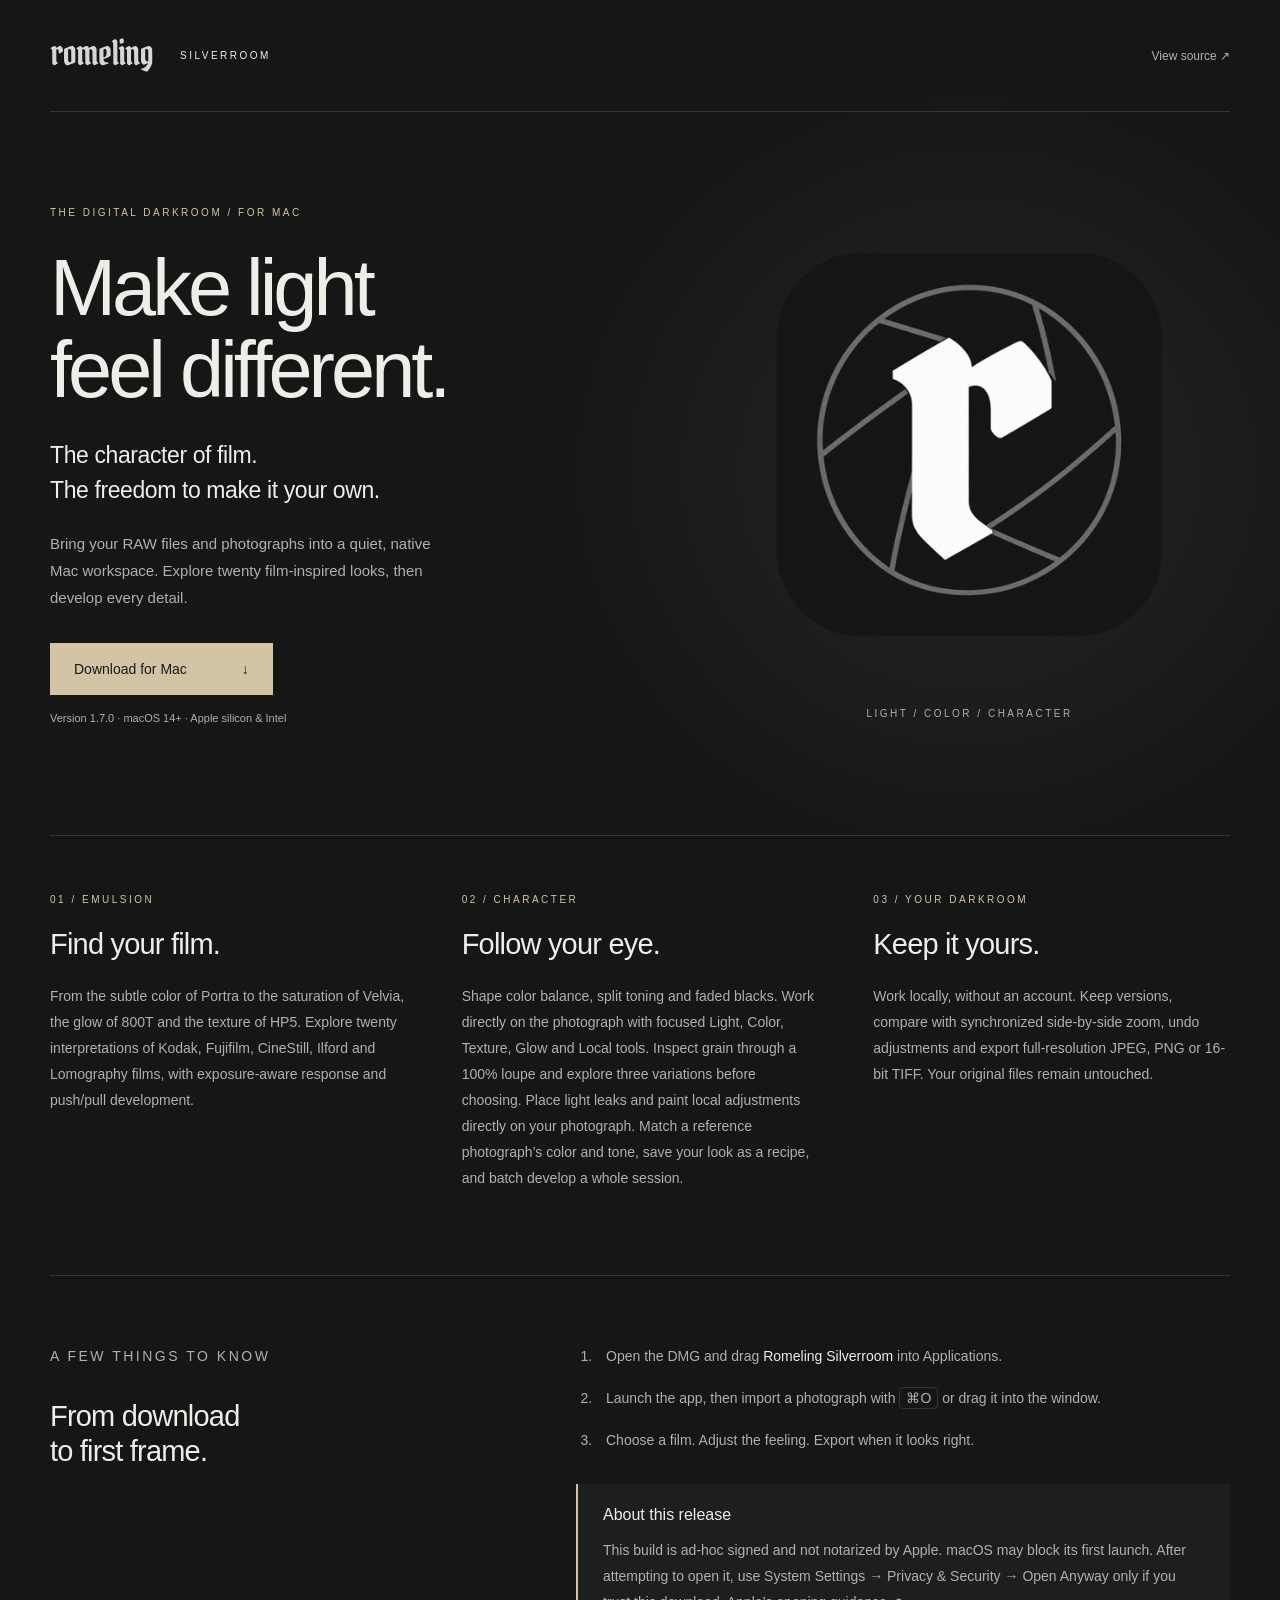
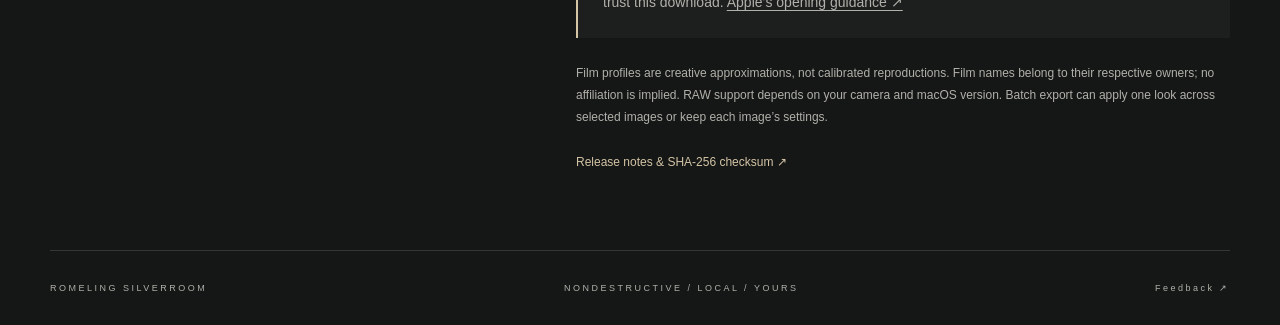
==== commit 901160cd: "Implement working-print tools, live exploration, loupe and kept versions" ====
--- a/docs/index.html
+++ b/docs/index.html
@@ -12,15 +12,15 @@
 <main>
 <section class="hero wrap">
 <div><p class="eyebrow">THE DIGITAL DARKROOM / FOR MAC</p><h1>Make light<br>feel different.</h1><p class="intro">The character of film.<br>The freedom to make it your own.</p><p class="description">Bring your RAW files and photographs into a quiet, native Mac workspace. Explore twenty film-inspired looks, then develop every detail.</p>
-<a class="download" href="https://github.com/filipromeling-max/romeling-silverrom/releases/download/v1.6.0/Romeling-Silverroom-1.6.0-universal.dmg">Download for Mac <span aria-hidden="true">↓</span></a><p class="requirements">Version 1.6.0 · macOS 14+ · Apple silicon &amp; Intel</p></div>
+<a class="download" href="https://github.com/filipromeling-max/romeling-silverrom/releases/download/v1.7.0/Romeling-Silverroom-1.7.0-universal.dmg">Download for Mac <span aria-hidden="true">↓</span></a><p class="requirements">Version 1.7.0 · macOS 14+ · Apple silicon &amp; Intel</p></div>
 <div class="icon-stage"><div class="halo"></div><img src="assets/icon.png" width="512" height="512" alt="Silverroom’s flat charcoal icon with a white r and gray aperture lines"><span class="icon-caption">LIGHT / COLOR / CHARACTER</span></div>
 </section>
 <section class="details wrap" aria-label="Features">
 <article><p class="eyebrow">01 / EMULSION</p><h2>Find your film.</h2><p>From the subtle color of Portra to the saturation of Velvia, the glow of 800T and the texture of HP5. Explore twenty interpretations of Kodak, Fujifilm, CineStill, Ilford and Lomography films, with exposure-aware response and push/pull development.</p></article>
-<article><p class="eyebrow">02 / CHARACTER</p><h2>Follow your eye.</h2><p>Shape color balance, split toning and faded blacks. Shape image-aware grain, film format, bloom and colored edge halation. Interpret your film through four scanner looks. Place light leaks and paint local adjustments directly on your photograph. Match a reference photograph’s color and tone, save your look as a recipe, and batch develop a whole session.</p></article>
-<article><p class="eyebrow">03 / YOUR DARKROOM</p><h2>Keep it yours.</h2><p>Work locally, without an account. Compare with movable splits or side-by-side views, zoom up to 400%, undo adjustments and export full-resolution JPEG, PNG or 16-bit TIFF. Your original files remain untouched.</p></article>
+<article><p class="eyebrow">02 / CHARACTER</p><h2>Follow your eye.</h2><p>Shape color balance, split toning and faded blacks. Work directly on the photograph with focused Light, Color, Texture, Glow and Local tools. Inspect grain through a 100% loupe and explore three variations before choosing. Place light leaks and paint local adjustments directly on your photograph. Match a reference photograph’s color and tone, save your look as a recipe, and batch develop a whole session.</p></article>
+<article><p class="eyebrow">03 / YOUR DARKROOM</p><h2>Keep it yours.</h2><p>Work locally, without an account. Keep versions, compare with synchronized side-by-side zoom, undo adjustments and export full-resolution JPEG, PNG or 16-bit TIFF. Your original files remain untouched.</p></article>
 </section>
-<section class="install wrap" id="install"><div><p class="eyebrow">A FEW THINGS TO KNOW</p><h2>From download<br>to first frame.</h2></div><div><ol><li>Open the DMG and drag <strong>Romeling Silverroom</strong> into Applications.</li><li>Launch the app, then import a photograph with <kbd>⌘O</kbd> or drag it into the window.</li><li>Choose a film. Adjust the feeling. Export when it looks right.</li></ol><aside><strong>About this release</strong><p>This build is ad-hoc signed and not notarized by Apple. macOS may block its first launch. After attempting to open it, use System Settings → Privacy &amp; Security → Open Anyway only if you trust this download. <a href="https://support.apple.com/en-us/102445">Apple’s opening guidance ↗</a></p></aside><p class="fine">Film profiles are creative approximations, not calibrated reproductions. Film names belong to their respective owners; no affiliation is implied. RAW support depends on your camera and macOS version. Batch export can apply one look across selected images or keep each image’s settings.</p><a class="text-link" href="https://github.com/filipromeling-max/romeling-silverrom/releases/tag/v1.6.0">Release notes &amp; SHA-256 checksum ↗</a></div></section>
+<section class="install wrap" id="install"><div><p class="eyebrow">A FEW THINGS TO KNOW</p><h2>From download<br>to first frame.</h2></div><div><ol><li>Open the DMG and drag <strong>Romeling Silverroom</strong> into Applications.</li><li>Launch the app, then import a photograph with <kbd>⌘O</kbd> or drag it into the window.</li><li>Choose a film. Adjust the feeling. Export when it looks right.</li></ol><aside><strong>About this release</strong><p>This build is ad-hoc signed and not notarized by Apple. macOS may block its first launch. After attempting to open it, use System Settings → Privacy &amp; Security → Open Anyway only if you trust this download. <a href="https://support.apple.com/en-us/102445">Apple’s opening guidance ↗</a></p></aside><p class="fine">Film profiles are creative approximations, not calibrated reproductions. Film names belong to their respective owners; no affiliation is implied. RAW support depends on your camera and macOS version. Batch export can apply one look across selected images or keep each image’s settings.</p><a class="text-link" href="https://github.com/filipromeling-max/romeling-silverrom/releases/tag/v1.7.0">Release notes &amp; SHA-256 checksum ↗</a></div></section>
 </main>
 <footer class="wrap"><span>ROMELING SILVERROOM</span><span>NONDESTRUCTIVE / LOCAL / YOURS</span><a href="https://github.com/filipromeling-max/romeling-silverrom/issues">Feedback ↗</a></footer>
 </body>
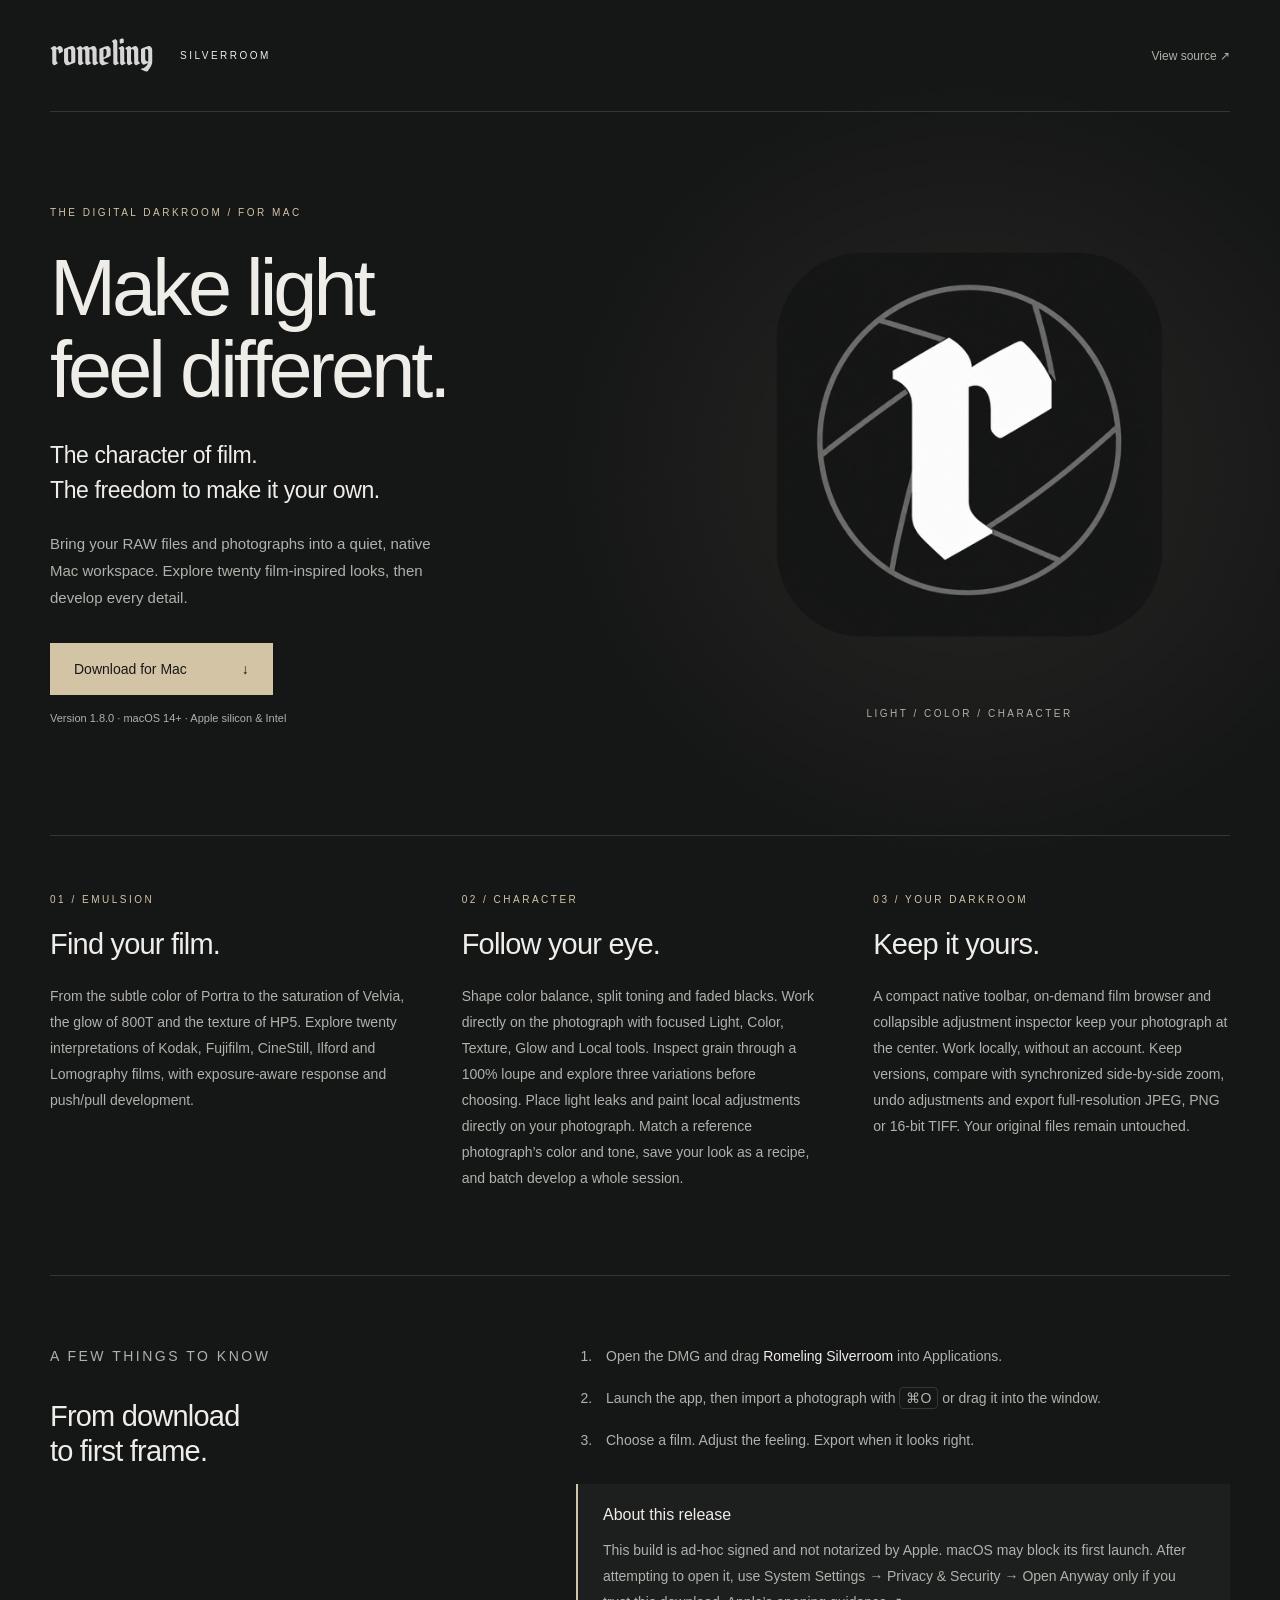
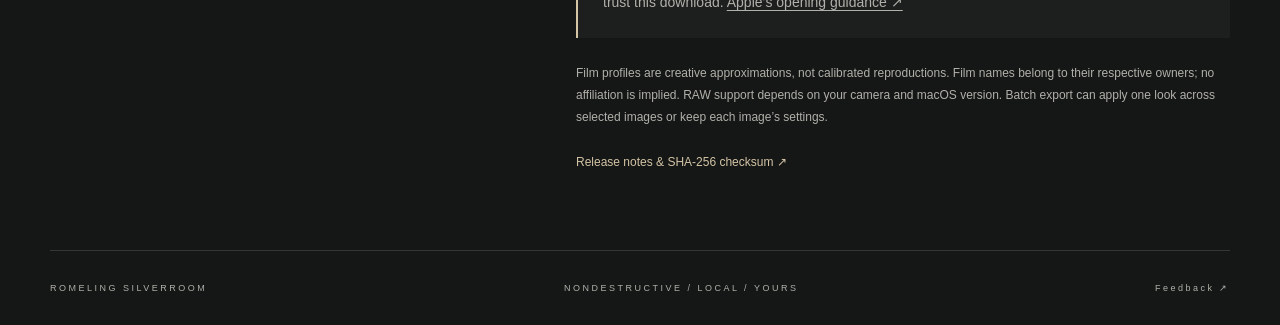
==== commit 60b4f78f: "Center photographs with compact native toolbar and on-demand film browser" ====
--- a/docs/index.html
+++ b/docs/index.html
@@ -12,15 +12,15 @@
 <main>
 <section class="hero wrap">
 <div><p class="eyebrow">THE DIGITAL DARKROOM / FOR MAC</p><h1>Make light<br>feel different.</h1><p class="intro">The character of film.<br>The freedom to make it your own.</p><p class="description">Bring your RAW files and photographs into a quiet, native Mac workspace. Explore twenty film-inspired looks, then develop every detail.</p>
-<a class="download" href="https://github.com/filipromeling-max/romeling-silverrom/releases/download/v1.7.0/Romeling-Silverroom-1.7.0-universal.dmg">Download for Mac <span aria-hidden="true">↓</span></a><p class="requirements">Version 1.7.0 · macOS 14+ · Apple silicon &amp; Intel</p></div>
+<a class="download" href="https://github.com/filipromeling-max/romeling-silverrom/releases/download/v1.8.0/Romeling-Silverroom-1.8.0-universal.dmg">Download for Mac <span aria-hidden="true">↓</span></a><p class="requirements">Version 1.8.0 · macOS 14+ · Apple silicon &amp; Intel</p></div>
 <div class="icon-stage"><div class="halo"></div><img src="assets/icon.png" width="512" height="512" alt="Silverroom’s flat charcoal icon with a white r and gray aperture lines"><span class="icon-caption">LIGHT / COLOR / CHARACTER</span></div>
 </section>
 <section class="details wrap" aria-label="Features">
 <article><p class="eyebrow">01 / EMULSION</p><h2>Find your film.</h2><p>From the subtle color of Portra to the saturation of Velvia, the glow of 800T and the texture of HP5. Explore twenty interpretations of Kodak, Fujifilm, CineStill, Ilford and Lomography films, with exposure-aware response and push/pull development.</p></article>
 <article><p class="eyebrow">02 / CHARACTER</p><h2>Follow your eye.</h2><p>Shape color balance, split toning and faded blacks. Work directly on the photograph with focused Light, Color, Texture, Glow and Local tools. Inspect grain through a 100% loupe and explore three variations before choosing. Place light leaks and paint local adjustments directly on your photograph. Match a reference photograph’s color and tone, save your look as a recipe, and batch develop a whole session.</p></article>
-<article><p class="eyebrow">03 / YOUR DARKROOM</p><h2>Keep it yours.</h2><p>Work locally, without an account. Keep versions, compare with synchronized side-by-side zoom, undo adjustments and export full-resolution JPEG, PNG or 16-bit TIFF. Your original files remain untouched.</p></article>
+<article><p class="eyebrow">03 / YOUR DARKROOM</p><h2>Keep it yours.</h2><p>A compact native toolbar, on-demand film browser and collapsible adjustment inspector keep your photograph at the center. Work locally, without an account. Keep versions, compare with synchronized side-by-side zoom, undo adjustments and export full-resolution JPEG, PNG or 16-bit TIFF. Your original files remain untouched.</p></article>
 </section>
-<section class="install wrap" id="install"><div><p class="eyebrow">A FEW THINGS TO KNOW</p><h2>From download<br>to first frame.</h2></div><div><ol><li>Open the DMG and drag <strong>Romeling Silverroom</strong> into Applications.</li><li>Launch the app, then import a photograph with <kbd>⌘O</kbd> or drag it into the window.</li><li>Choose a film. Adjust the feeling. Export when it looks right.</li></ol><aside><strong>About this release</strong><p>This build is ad-hoc signed and not notarized by Apple. macOS may block its first launch. After attempting to open it, use System Settings → Privacy &amp; Security → Open Anyway only if you trust this download. <a href="https://support.apple.com/en-us/102445">Apple’s opening guidance ↗</a></p></aside><p class="fine">Film profiles are creative approximations, not calibrated reproductions. Film names belong to their respective owners; no affiliation is implied. RAW support depends on your camera and macOS version. Batch export can apply one look across selected images or keep each image’s settings.</p><a class="text-link" href="https://github.com/filipromeling-max/romeling-silverrom/releases/tag/v1.7.0">Release notes &amp; SHA-256 checksum ↗</a></div></section>
+<section class="install wrap" id="install"><div><p class="eyebrow">A FEW THINGS TO KNOW</p><h2>From download<br>to first frame.</h2></div><div><ol><li>Open the DMG and drag <strong>Romeling Silverroom</strong> into Applications.</li><li>Launch the app, then import a photograph with <kbd>⌘O</kbd> or drag it into the window.</li><li>Choose a film. Adjust the feeling. Export when it looks right.</li></ol><aside><strong>About this release</strong><p>This build is ad-hoc signed and not notarized by Apple. macOS may block its first launch. After attempting to open it, use System Settings → Privacy &amp; Security → Open Anyway only if you trust this download. <a href="https://support.apple.com/en-us/102445">Apple’s opening guidance ↗</a></p></aside><p class="fine">Film profiles are creative approximations, not calibrated reproductions. Film names belong to their respective owners; no affiliation is implied. RAW support depends on your camera and macOS version. Batch export can apply one look across selected images or keep each image’s settings.</p><a class="text-link" href="https://github.com/filipromeling-max/romeling-silverrom/releases/tag/v1.8.0">Release notes &amp; SHA-256 checksum ↗</a></div></section>
 </main>
 <footer class="wrap"><span>ROMELING SILVERROOM</span><span>NONDESTRUCTIVE / LOCAL / YOURS</span><a href="https://github.com/filipromeling-max/romeling-silverrom/issues">Feedback ↗</a></footer>
 </body>
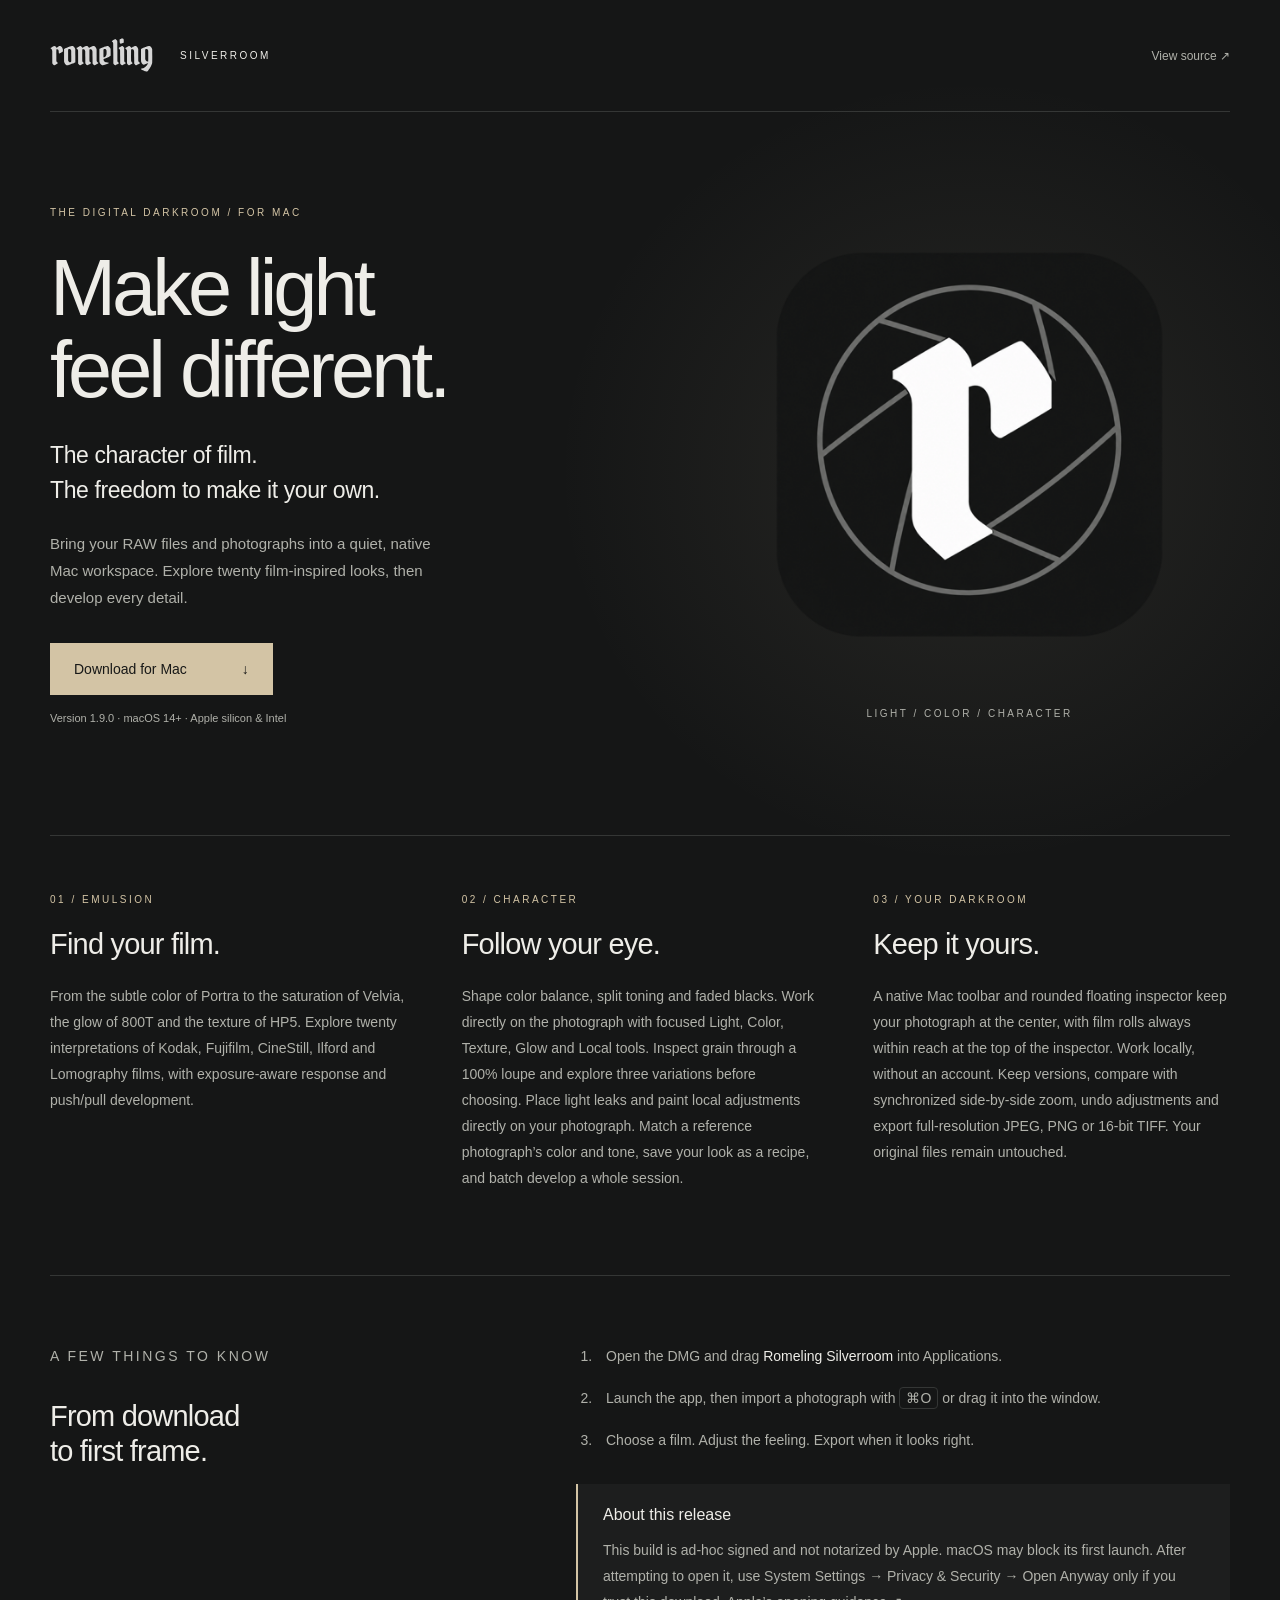
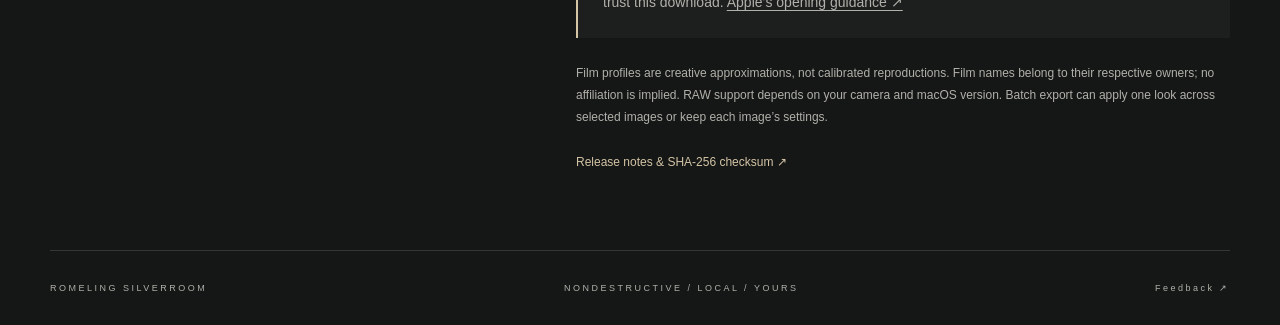
==== commit f1d2e441: "Add pinned film rolls and rounded floating inspector" ====
--- a/docs/index.html
+++ b/docs/index.html
@@ -12,15 +12,15 @@
 <main>
 <section class="hero wrap">
 <div><p class="eyebrow">THE DIGITAL DARKROOM / FOR MAC</p><h1>Make light<br>feel different.</h1><p class="intro">The character of film.<br>The freedom to make it your own.</p><p class="description">Bring your RAW files and photographs into a quiet, native Mac workspace. Explore twenty film-inspired looks, then develop every detail.</p>
-<a class="download" href="https://github.com/filipromeling-max/romeling-silverrom/releases/download/v1.8.0/Romeling-Silverroom-1.8.0-universal.dmg">Download for Mac <span aria-hidden="true">↓</span></a><p class="requirements">Version 1.8.0 · macOS 14+ · Apple silicon &amp; Intel</p></div>
+<a class="download" href="https://github.com/filipromeling-max/romeling-silverrom/releases/download/v1.9.0/Romeling-Silverroom-1.9.0-universal.dmg">Download for Mac <span aria-hidden="true">↓</span></a><p class="requirements">Version 1.9.0 · macOS 14+ · Apple silicon &amp; Intel</p></div>
 <div class="icon-stage"><div class="halo"></div><img src="assets/icon.png" width="512" height="512" alt="Silverroom’s flat charcoal icon with a white r and gray aperture lines"><span class="icon-caption">LIGHT / COLOR / CHARACTER</span></div>
 </section>
 <section class="details wrap" aria-label="Features">
 <article><p class="eyebrow">01 / EMULSION</p><h2>Find your film.</h2><p>From the subtle color of Portra to the saturation of Velvia, the glow of 800T and the texture of HP5. Explore twenty interpretations of Kodak, Fujifilm, CineStill, Ilford and Lomography films, with exposure-aware response and push/pull development.</p></article>
 <article><p class="eyebrow">02 / CHARACTER</p><h2>Follow your eye.</h2><p>Shape color balance, split toning and faded blacks. Work directly on the photograph with focused Light, Color, Texture, Glow and Local tools. Inspect grain through a 100% loupe and explore three variations before choosing. Place light leaks and paint local adjustments directly on your photograph. Match a reference photograph’s color and tone, save your look as a recipe, and batch develop a whole session.</p></article>
-<article><p class="eyebrow">03 / YOUR DARKROOM</p><h2>Keep it yours.</h2><p>A compact native toolbar, on-demand film browser and collapsible adjustment inspector keep your photograph at the center. Work locally, without an account. Keep versions, compare with synchronized side-by-side zoom, undo adjustments and export full-resolution JPEG, PNG or 16-bit TIFF. Your original files remain untouched.</p></article>
+<article><p class="eyebrow">03 / YOUR DARKROOM</p><h2>Keep it yours.</h2><p>A native Mac toolbar and rounded floating inspector keep your photograph at the center, with film rolls always within reach at the top of the inspector. Work locally, without an account. Keep versions, compare with synchronized side-by-side zoom, undo adjustments and export full-resolution JPEG, PNG or 16-bit TIFF. Your original files remain untouched.</p></article>
 </section>
-<section class="install wrap" id="install"><div><p class="eyebrow">A FEW THINGS TO KNOW</p><h2>From download<br>to first frame.</h2></div><div><ol><li>Open the DMG and drag <strong>Romeling Silverroom</strong> into Applications.</li><li>Launch the app, then import a photograph with <kbd>⌘O</kbd> or drag it into the window.</li><li>Choose a film. Adjust the feeling. Export when it looks right.</li></ol><aside><strong>About this release</strong><p>This build is ad-hoc signed and not notarized by Apple. macOS may block its first launch. After attempting to open it, use System Settings → Privacy &amp; Security → Open Anyway only if you trust this download. <a href="https://support.apple.com/en-us/102445">Apple’s opening guidance ↗</a></p></aside><p class="fine">Film profiles are creative approximations, not calibrated reproductions. Film names belong to their respective owners; no affiliation is implied. RAW support depends on your camera and macOS version. Batch export can apply one look across selected images or keep each image’s settings.</p><a class="text-link" href="https://github.com/filipromeling-max/romeling-silverrom/releases/tag/v1.8.0">Release notes &amp; SHA-256 checksum ↗</a></div></section>
+<section class="install wrap" id="install"><div><p class="eyebrow">A FEW THINGS TO KNOW</p><h2>From download<br>to first frame.</h2></div><div><ol><li>Open the DMG and drag <strong>Romeling Silverroom</strong> into Applications.</li><li>Launch the app, then import a photograph with <kbd>⌘O</kbd> or drag it into the window.</li><li>Choose a film. Adjust the feeling. Export when it looks right.</li></ol><aside><strong>About this release</strong><p>This build is ad-hoc signed and not notarized by Apple. macOS may block its first launch. After attempting to open it, use System Settings → Privacy &amp; Security → Open Anyway only if you trust this download. <a href="https://support.apple.com/en-us/102445">Apple’s opening guidance ↗</a></p></aside><p class="fine">Film profiles are creative approximations, not calibrated reproductions. Film names belong to their respective owners; no affiliation is implied. RAW support depends on your camera and macOS version. Batch export can apply one look across selected images or keep each image’s settings.</p><a class="text-link" href="https://github.com/filipromeling-max/romeling-silverrom/releases/tag/v1.9.0">Release notes &amp; SHA-256 checksum ↗</a></div></section>
 </main>
 <footer class="wrap"><span>ROMELING SILVERROOM</span><span>NONDESTRUCTIVE / LOCAL / YOURS</span><a href="https://github.com/filipromeling-max/romeling-silverrom/issues">Feedback ↗</a></footer>
 </body>
